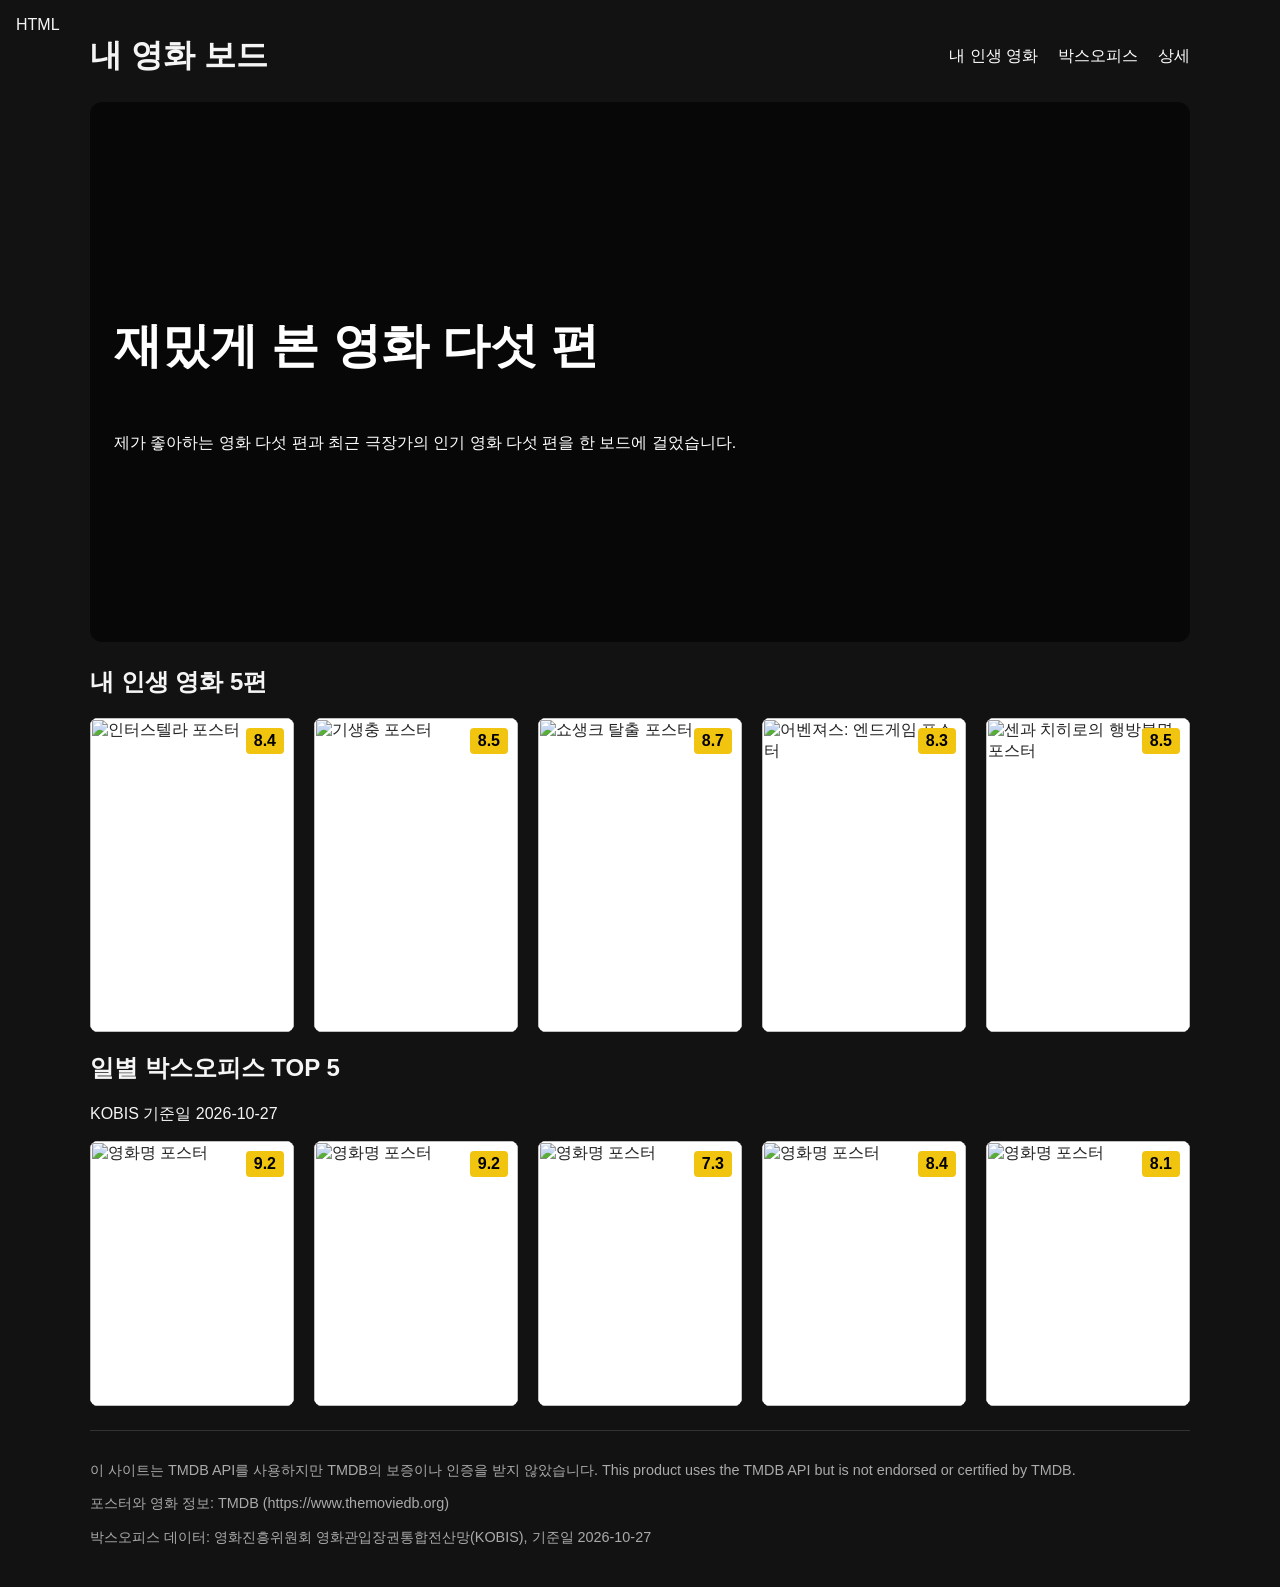
==== index.html @ 01f5e2d0 "Update index.html" ====
HTML
<!DOCTYPE html>
<html lang="ko">
<head>
    <meta charset="UTF-8">
    <meta name="viewport" content="width=device-width, initial-scale=1.0">
    <title>내 영화 보드</title>
    <link rel="stylesheet" href="style.css">
</head>
<body>

    <!-- 헤더 영역 -->
    <header class="top">
        <h1>내 영화 보드</h1>
        <nav>
            <ul>
                
                <li><a href="#mine">내 인생 영화</a></li>
                <li><a href="#boxoffice">박스오피스</a></li>
                <li><a href="detail.html">상세</a></li>
            </ul>
        </nav>
    </header>

 
    <section class="hero">
        <h2>재밌게 본 영화 다섯 편</h2>
        <p>제가 좋아하는 영화 다섯 편과 최근 극장가의 인기 영화 다섯 편을 한 보드에 걸었습니다.</p>
    </section>

    <main>
        <!-- 1. 내 인생 영화 섹션 -->
        <section id="mine">
            <h2>내 인생 영화 5편</h2>
            <div class="board">
                <!-- 카드 1 -->
                <article class="card">
                    <img class="poster" src="https://image.tmdb.org/t/p/w342/yQvGrMoipbRoddT0ZR8tPoR7NfX.jpg" alt="인터스텔라 포스터">
                    <span class="badge">8.4</span>
                    <div class="info">
                        <h3>인터스텔라</h3>
                        <p class="year">2014</p>
                        <p class="overview">지구 생태계의 파괴로 인류가 멸종 위기에 처하자, 전직 NASA 조종사 쿠퍼는 인류가 살 수 있는 새로운 행성을 찾기 위해 웜홀 너머의 우주로 탐사를 떠납니다.</p>
                    </div>
                </article>

                <!-- 카드 2 -->
                <article class="card">
                    <img class="poster" src="https://image.tmdb.org/t/p/w342/7IiTTgloJzvGI1TAYymCfbfl3vT.jpg" alt="기생충 포스터">
                    <span class="badge">8.5</span>
                    <div class="info">
                        <h3>기생충</h3>
                        <p class="year">2019</p>
                        <p class="overview">전원 백수인 기택네 가족은 장남 기우가 고액 과외 자리를 얻은 것을 시작으로 신분을 위장해 부유한 박 사장네 저택에 하나둘 취업합니다.</p>
                    </div>
                </article>

                <!-- 카드 3 -->
                <article class="card">
                    <img class="poster" src="https://image.tmdb.org/t/p/w342/9cqNxx0GxF0bflZmeSMuL5tnGzr.jpg" alt="쇼생크 탈출 포스터">
                    <span class="badge">8.7</span>
                    <div class="info">
                        <h3>쇼생크 탈출</h3>
                        <p class="year">1994</p>
                        <p class="overview">아내와 그녀의 불륜 남성을 살해했다는 누명을 쓰고 악명 높은 쇼생크 교도소에 수감된 은행가 앤디 듀프레인은 희망을 잃지 않고 동료와 우정을 쌓아갑니다.</p>
                    </div>
                </article>

                <!-- 카드 4 -->
                <article class="card">
                    <img class="poster" src="https://image.tmdb.org/t/p/w342/buxBvftqx3g57FTYtdrfGSHlWfQ.jpg" alt="어벤져스: 엔드게임 포스터">
                    <span class="badge">8.3</span>
                    <div class="info">
                        <h3>어벤져스: 엔드게임</h3>
                        <p class="year">2019</p>
                        <p class="overview">타노스의 핑거 스냅으로 전 우주 생명체의 절반이 사라진 5년 뒤, 살아남은 어벤져스 멤버들은 인피니티 스톤을 모아 되돌릴 계획을 세웁니다.</p>
                    </div>
                </article>

                <!-- 카드 5 -->
                <article class="card">
                    <img class="poster" src="https://image.tmdb.org/t/p/w342/39wmItIWsg5sZMyRUHLkWBcuVCM.jpg" alt="센과 치히로의 행방불명 포스터">
                    <span class="badge">8.5</span>
                    <div class="info">
                        <h3>센과 치히로의 행방불명</h3>
                        <p class="year">2001</p>
                        <p class="overview">이사 가던 중 우연히 신들의 세계로 들어간 10살 소녀 치히로는 부모님을 구하기 위해 마녀 유바바 밑에서 일하게 됩니다.</p>
                    </div>
                </article>
            </div>
        </section>


        <section id="boxoffice">
            <h2>일별 박스오피스 TOP 5</h2>
            <p class="basis">KOBIS 기준일 2026-10-27</p>
            <div class="board">
                <!-- 박스오피스 1위 카드 -->
                <article class="card">
                    <img class="poster" src=https://media.themoviedb.org/t/p/w300_and_h450_face/2sapvk8OG1rmaS2PquLnfyoMvOS.jpg alt="영화명 포스터">
                    <span class="rank">1</span>
                    <span class="badge">9.2</span>  
                    <div class="info">
                        <h3>치이카와 극장판: 인어섬의 비밀</h3>
                        <p class="year">개봉 2026년 7월 24일</p>
                        <p class="audience">누적 2,268,257명</p>
                        <p class="보수 100배를 준다는 초대장에 속아 특별한 섬으로 떠난 치이카와와 친구들이 그곳에서 섬 주민들을 납치하는 거대한 바다 괴수 '세이렌'과 마주하며 벌어지는 이야기입니다.">2</p>
                    </div>
                </article>

                <!-- 박스오피스 2위 카드 -->
                <article class="card">
                    <img class="poster" src=https://media.themoviedb.org/t/p/w300_and_h450_face/vxLkqJHsFmrnOg78KoTvwxXDTKo.jpg alt="영화명 포스터">
                    <span class="rank">2</span>
                    <span class="badge">9.2</span>
                    <div class="info">
                        <h3>암살자(들)</h3>
                        <p class="year">개봉 2026년 9월 23일</p>
                        <p class="audience">누적 3,382,046명</p>
                        <p class="1974년 8월 15일 광복절 기념식 중 발생한 영부인 육영수 여사 피격 사건을 모티브로, 공식 발표의 의문을 파헤치는 인물들의 이야기입니다."></p>
                    </div>
                </article>

                <!-- 박스오피스 3위 카드 -->
                <article class="card">
                    <img class="poster" src=https://media.themoviedb.org/t/p/w300_and_h450_face/6DLBaO4pKBuEXeoHZCCpEVAqyKz.jpg alt="영화명 포스터">
                    <span class="rank">3</span>
                    <span class="badge">7.3</span>
                    <div class="info">
                        <h3>실낙원</h3>
                        <p class="year">개봉 2026-10-21</p>
                        <p class="audience">누적 112,191명</p>
                        <p class=" 9년 전 아들을 잃고 가상현실(AI) 속 아들에게 의지해 살아가던 엄마 앞에, 온몸이 흉터로 가득한 '진짜 아들'이 살아 돌아오며 벌어지는 기묘하고 서늘한 동거 이야기입니다.">1</p>
                    </div>
                </article>

                <!-- 박스오피스 4위 카드 -->
                <article class="card">
                    <img class="poster" src=https://media.themoviedb.org/t/p/w300_and_h450_face/buxBvftqx3g57FTYtdrfGSHlWfQ.jpg alt="영화명 포스터">
                    <span class="rank">4</span>
                    <span class="badge">8.4</span>
                    <div class="info">
                        <h3>타짜: 벨제붑의 노래</h3>
                        <p class="year">개봉 2026-09-23</p>
                        <p class="audience">누적 2,006,480 명</p>
                        <p class="학창 시절 절친이자 이름도 같은 두 친구 장태영(변요한)과 박태영(노재원)이 온라인 카지노 사업으로 성공을 거두지만, 질투에 눈먼 박태영의 잔인한 배신으로 모든 것을 잃은 장태영이 전설의 타짜에게 포커를 사사해 글로벌 도박판에서 펼치는 피의 복수극입니다.">-</p>
                    </div>
                </article>

                <!-- 박스오피스 5위 카드 -->
                <article class="card">
                    <img class="poster" src=https://media.themoviedb.org/t/p/w300_and_h450_face/9l1NuFjel2j89hiuiJbsxfblqjy.jpg alt="영화명 포스터">
                    <span class="rank">5</span>
                    <span class="badge">8.1</span>
                    <div class="info">
                        <h3>클레이페이스</h3>
                        <p class="year">개봉 2026-10-21</p>
                        <p class="audience">누적 84,196명</p>
                        <p class="• 얼굴이 잔인하게 훼손된 할리우드 신인 스타 맷 헤이건이 불법 나노 세포 치료를 받았다가, 신체가 진흙처럼 무너져 내리는 괴물 '클레이페이스'로 변해 범죄 조직에 복수하는 비극적인 이야기입니다.
">1</p>
                    </div>
                </article>
            </div>
        </section>
    </main>

    <!-- 푸터 영역 추가 -->
    <footer>
        <p>이 사이트는 TMDB API를 사용하지만 TMDB의 보증이나 인증을 받지 않았습니다. This product uses the TMDB API but is not endorsed or certified by TMDB.</p>
        <p>포스터와 영화 정보: TMDB (https://www.themoviedb.org)</p>
        <p>박스오피스 데이터: 영화진흥위원회 영화관입장권통합전산망(KOBIS), 기준일 2026-10-27</p>
    </footer>

</body>
</html>
---- style.css ----
body {
    padding: 16px;
    color: #f5f5f5;
    background-color: #121212; 
    font-family: sans-serif;
    margin: 0;
}

h1 {
    margin: 0;
}


main, .top, .hero, footer {
    max-width: 1100px;
    margin: 0 auto 24px;
}


.top {
    display: flex;
    justify-content: space-between;
    align-items: center;
}

.top nav ul {
    display: flex;
    flex-direction: column; */
    gap: 8px;              
    list-style: none;
    margin: 0;
    padding: 0;
}

.top nav a {
    color: #fff;
    text-decoration: none;
}


.hero {
    background-image: linear-gradient(rgba(0,0,0,0.6), rgba(0,0,0,0.6)),
                      url("https://cphoto.asiae.co.kr/listimglink/1/2023061808144767051_1687043687.jpg");
    background-size: cover;
    background-position: center;
    min-height: 40vh;
    padding: 24px;
    box-sizing: border-box;
    color: #fff;
    border-radius: 12px;
    display: flex;
    flex-direction: column;
    justify-content: center;
}


.board {
    display: grid;
    grid-template-columns: repeat(auto-fit, minmax(200px, 1fr));
    gap: 20px;
}

.card {
    background: #fff;
    color: #222;
    border-radius: 8px;
    overflow: hidden;
    position: relative;
    transition: transform 0.3s ease;
}

.card:hover {
    transform: translateY(-8px);
}

.poster {
    width: 100%;
    display: block;
}

.info {
    padding: 12px;
}

.badge {
    position: absolute;
    top: 10px;
    right: 10px;
    background: #f1c40f;
    color: #000;
    padding: 4px 8px;
    font-weight: bold;
    border-radius: 4px;
}


footer {
    font-size: 0.9rem;
    color: #aaa;
    border-top: 1px solid #333;
    padding-top: 16px;
}


@media (min-width: 600px) {
    .top nav ul {
        flex-direction: row;
        gap: 20px;
    }
}


@media (min-width: 1024px) {
    .hero {
        min-height: 60vh;
    }
    .hero h2 {
        font-size: 3rem;
    }
}


@media (prefers-color-scheme: dark) {
    .card {
        background: #1f2429;
        color: #eee;
    }
}
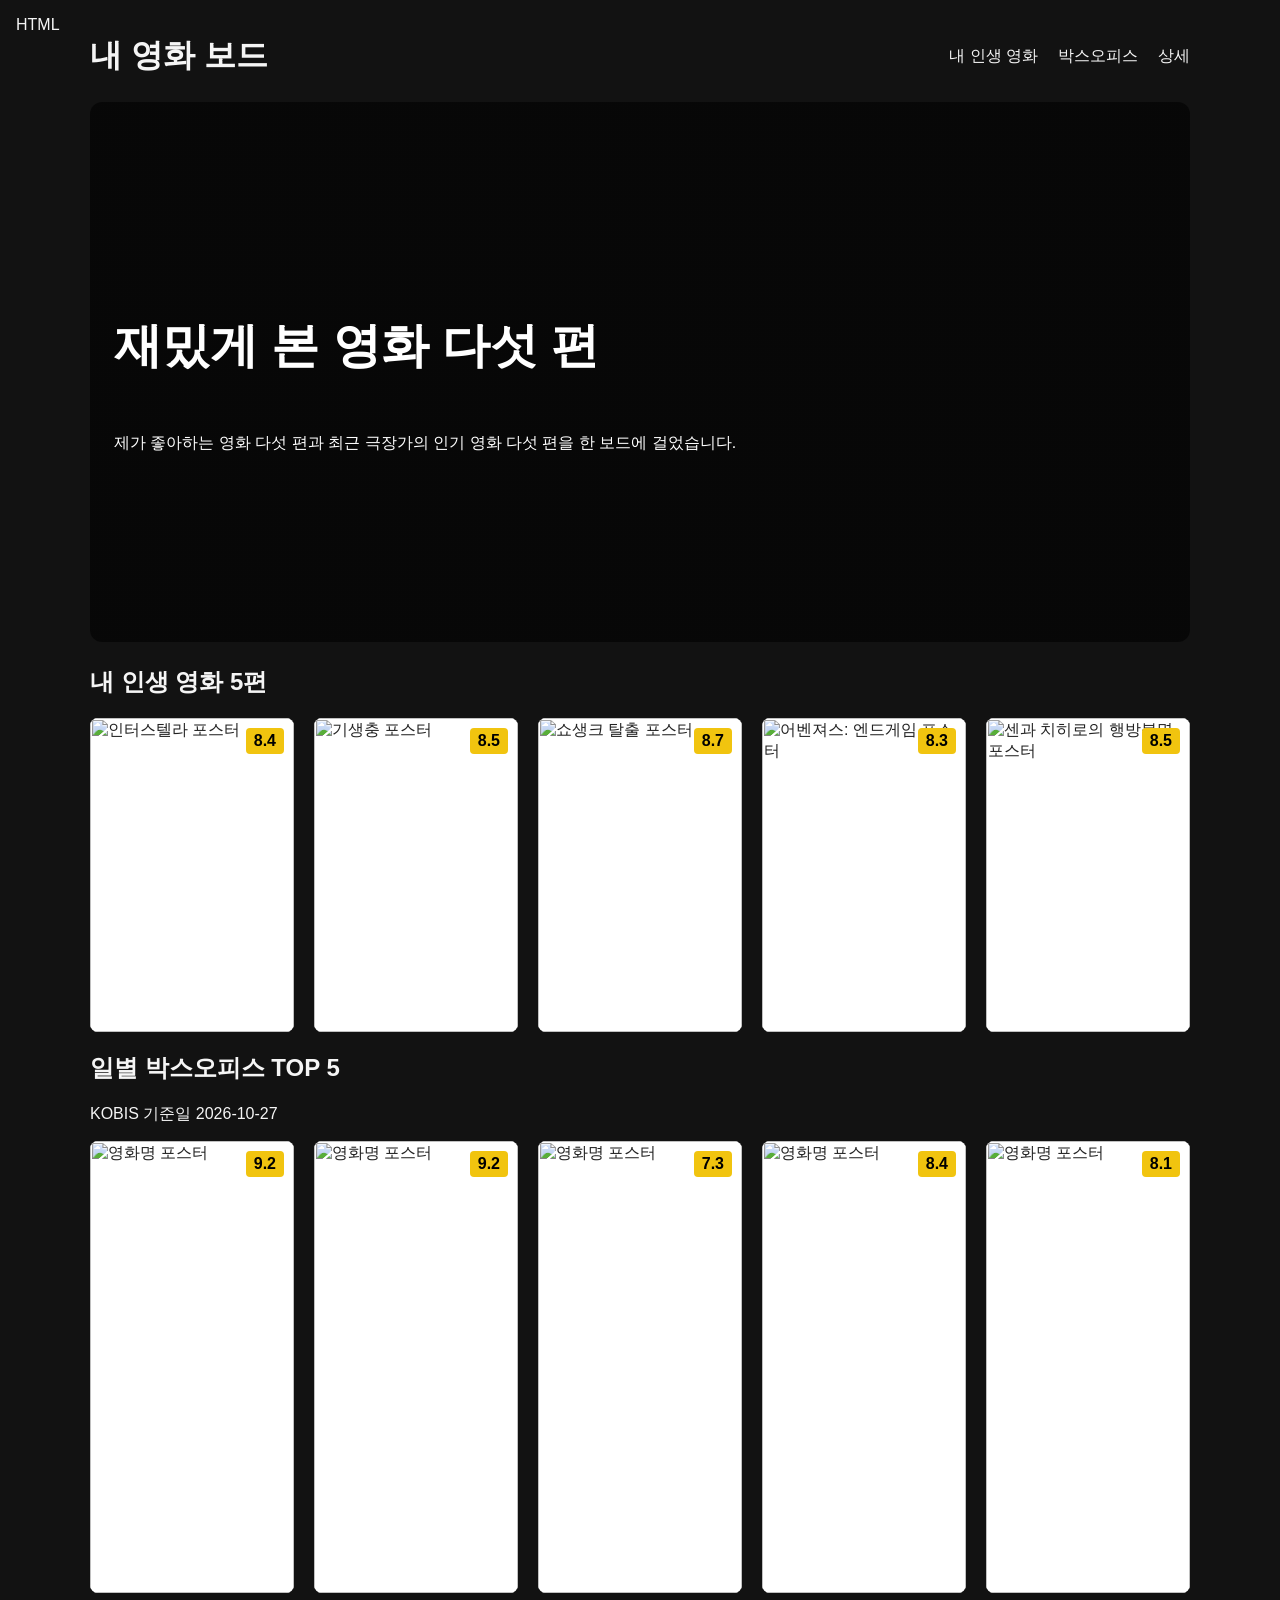
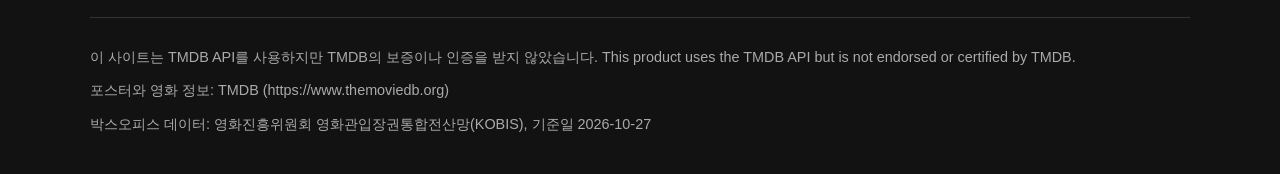
==== commit b0b0917f: "Update index.html" ====
--- a/index.html
+++ b/index.html
@@ -104,7 +104,7 @@
                         <h3>치이카와 극장판: 인어섬의 비밀</h3>
                         <p class="year">개봉 2026년 7월 24일</p>
                         <p class="audience">누적 2,268,257명</p>
-                        <p class="보수 100배를 준다는 초대장에 속아 특별한 섬으로 떠난 치이카와와 친구들이 그곳에서 섬 주민들을 납치하는 거대한 바다 괴수 '세이렌'과 마주하며 벌어지는 이야기입니다.">2</p>
+                       <p class="overview">"보수 100배를 준다는 초대장에 속아 특별한 섬으로 떠난 치이카와와 친구들이 그곳에서 섬 주민들을 납치하는 거대한 바다 괴수 '세이렌'과 마주하며 벌어지는 이야기입니다.">2</p>
                     </div>
                 </article>
 
@@ -117,7 +117,7 @@
                         <h3>암살자(들)</h3>
                         <p class="year">개봉 2026년 9월 23일</p>
                         <p class="audience">누적 3,382,046명</p>
-                        <p class="1974년 8월 15일 광복절 기념식 중 발생한 영부인 육영수 여사 피격 사건을 모티브로, 공식 발표의 의문을 파헤치는 인물들의 이야기입니다."></p>
+                        <p class="overview">"1974년 8월 15일 광복절 기념식 중 발생한 영부인 육영수 여사 피격 사건을 모티브로, 공식 발표의 의문을 파헤치는 인물들의 이야기입니다."></p>
                     </div>
                 </article>
 
@@ -130,7 +130,7 @@
                         <h3>실낙원</h3>
                         <p class="year">개봉 2026-10-21</p>
                         <p class="audience">누적 112,191명</p>
-                        <p class=" 9년 전 아들을 잃고 가상현실(AI) 속 아들에게 의지해 살아가던 엄마 앞에, 온몸이 흉터로 가득한 '진짜 아들'이 살아 돌아오며 벌어지는 기묘하고 서늘한 동거 이야기입니다.">1</p>
+                         <p class="overview">" 9년 전 아들을 잃고 가상현실(AI) 속 아들에게 의지해 살아가던 엄마 앞에, 온몸이 흉터로 가득한 '진짜 아들'이 살아 돌아오며 벌어지는 기묘하고 서늘한 동거 이야기입니다.">1</p>
                     </div>
                 </article>
 
@@ -143,7 +143,7 @@
                         <h3>타짜: 벨제붑의 노래</h3>
                         <p class="year">개봉 2026-09-23</p>
                         <p class="audience">누적 2,006,480 명</p>
-                        <p class="학창 시절 절친이자 이름도 같은 두 친구 장태영(변요한)과 박태영(노재원)이 온라인 카지노 사업으로 성공을 거두지만, 질투에 눈먼 박태영의 잔인한 배신으로 모든 것을 잃은 장태영이 전설의 타짜에게 포커를 사사해 글로벌 도박판에서 펼치는 피의 복수극입니다.">-</p>
+                         <p class="overview">"학창 시절 절친이자 이름도 같은 두 친구 장태영(변요한)과 박태영(노재원)이 온라인 카지노 사업으로 성공을 거두지만, 질투에 눈먼 박태영의 잔인한 배신으로 모든 것을 잃은 장태영이 전설의 타짜에게 포커를 사사해 글로벌 도박판에서 펼치는 피의 복수극입니다.">-</p>
                     </div>
                 </article>
 
@@ -156,7 +156,7 @@
                         <h3>클레이페이스</h3>
                         <p class="year">개봉 2026-10-21</p>
                         <p class="audience">누적 84,196명</p>
-                        <p class="• 얼굴이 잔인하게 훼손된 할리우드 신인 스타 맷 헤이건이 불법 나노 세포 치료를 받았다가, 신체가 진흙처럼 무너져 내리는 괴물 '클레이페이스'로 변해 범죄 조직에 복수하는 비극적인 이야기입니다.
+                        <p class="overview">"• 얼굴이 잔인하게 훼손된 할리우드 신인 스타 맷 헤이건이 불법 나노 세포 치료를 받았다가, 신체가 진흙처럼 무너져 내리는 괴물 '클레이페이스'로 변해 범죄 조직에 복수하는 비극적인 이야기입니다.
 ">1</p>
                     </div>
                 </article>
--- a/style.css
+++ b/style.css
@@ -1,9 +1,19 @@
+
+:root {
+    --bg: #121212;
+    --surface: #1f2429;
+    --text: #f5f5f5;
+    --text-muted: #aaa;
+    --accent: #f1c40f;
+    --font-body: sans-serif;
+    --gap: 20px;
+}
 
 body {
     padding: 16px;
-    color: #f5f5f5;
-    background-color: #121212; 
-    font-family: sans-serif;
+    color: var(--text);
+    background-color: var(--bg); 
+    font-family: var(--font-body);
     margin: 0;
 }
 
@@ -11,12 +21,10 @@
     margin: 0;
 }
 
-
 main, .top, .hero, footer {
     max-width: 1100px;
     margin: 0 auto 24px;
 }
-
 
 .top {
     display: flex;
@@ -26,16 +34,21 @@
 
 .top nav ul {
     display: flex;
-    flex-direction: column; */
-    gap: 8px;              
+   
+    flex-direction: column; 
+    gap: 8px;                         
     list-style: none;
     margin: 0;
     padding: 0;
 }
 
 .top nav a {
-    color: #fff;
+    color: var(--text);
     text-decoration: none;
+}
+
+.top nav a:hover {
+    color: var(--accent);
 }
 
 
@@ -58,7 +71,7 @@
 .board {
     display: grid;
     grid-template-columns: repeat(auto-fit, minmax(200px, 1fr));
-    gap: 20px;
+    gap: var(--gap);
 }
 
 .card {
@@ -87,7 +100,7 @@
     position: absolute;
     top: 10px;
     right: 10px;
-    background: #f1c40f;
+    background: var(--accent);
     color: #000;
     padding: 4px 8px;
     font-weight: bold;
@@ -97,10 +110,11 @@
 
 footer {
     font-size: 0.9rem;
-    color: #aaa;
+    color: var(--text-muted);
     border-top: 1px solid #333;
     padding-top: 16px;
 }
+
 
 
 @media (min-width: 600px) {
@@ -123,7 +137,7 @@
 
 @media (prefers-color-scheme: dark) {
     .card {
-        background: #1f2429;
-        color: #eee;
+        background: var(--surface);
+        color: var(--text);
     }
 }
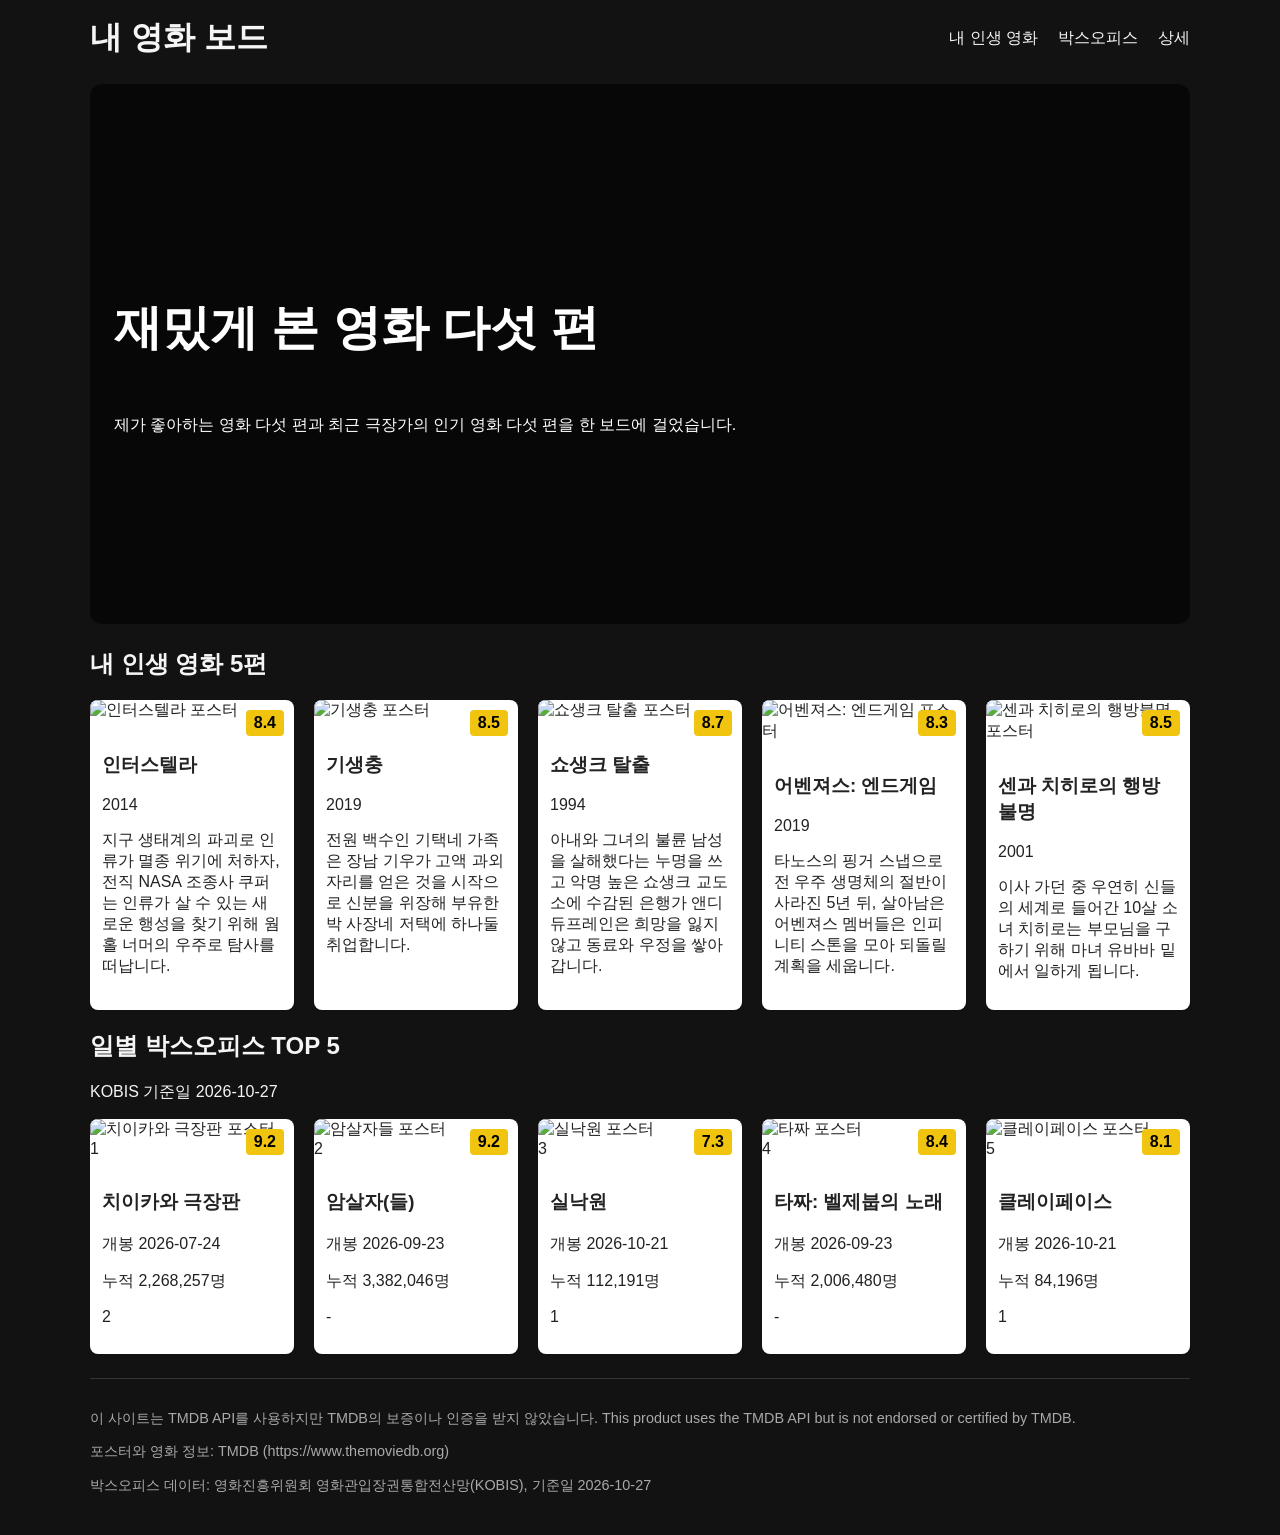
==== commit a1ed8bc4: "Update index.html" ====
--- a/index.html
+++ b/index.html
@@ -1,4 +1,3 @@
-HTML
 <!DOCTYPE html>
 <html lang="ko">
 <head>
@@ -14,7 +13,6 @@
         <h1>내 영화 보드</h1>
         <nav>
             <ul>
-                
                 <li><a href="#mine">내 인생 영화</a></li>
                 <li><a href="#boxoffice">박스오피스</a></li>
                 <li><a href="detail.html">상세</a></li>
@@ -22,7 +20,7 @@
         </nav>
     </header>
 
- 
+    <!-- 히어로 섹션 -->
     <section class="hero">
         <h2>재밌게 본 영화 다섯 편</h2>
         <p>제가 좋아하는 영화 다섯 편과 최근 극장가의 인기 영화 다섯 편을 한 보드에 걸었습니다.</p>
@@ -90,81 +88,80 @@
             </div>
         </section>
 
-
+        <!-- 2. 박스오피스 섹션 -->
         <section id="boxoffice">
             <h2>일별 박스오피스 TOP 5</h2>
             <p class="basis">KOBIS 기준일 2026-10-27</p>
             <div class="board">
                 <!-- 박스오피스 1위 카드 -->
                 <article class="card">
-                    <img class="poster" src=https://media.themoviedb.org/t/p/w300_and_h450_face/2sapvk8OG1rmaS2PquLnfyoMvOS.jpg alt="영화명 포스터">
+                    <img class="poster" src="https://image.tmdb.org/t/p/w342/2sapvk8OG1rmaS2PquLnfyoMvOS.jpg" alt="치이카와 극장판 포스터">
                     <span class="rank">1</span>
                     <span class="badge">9.2</span>  
                     <div class="info">
-                        <h3>치이카와 극장판: 인어섬의 비밀</h3>
-                        <p class="year">개봉 2026년 7월 24일</p>
+                        <h3>치이카와 극장판</h3>
+                        <p class="year">개봉 2026-07-24</p>
                         <p class="audience">누적 2,268,257명</p>
-                       <p class="overview">"보수 100배를 준다는 초대장에 속아 특별한 섬으로 떠난 치이카와와 친구들이 그곳에서 섬 주민들을 납치하는 거대한 바다 괴수 '세이렌'과 마주하며 벌어지는 이야기입니다.">2</p>
+                        <p class="change up">2</p>
                     </div>
                 </article>
 
                 <!-- 박스오피스 2위 카드 -->
                 <article class="card">
-                    <img class="poster" src=https://media.themoviedb.org/t/p/w300_and_h450_face/vxLkqJHsFmrnOg78KoTvwxXDTKo.jpg alt="영화명 포스터">
+                    <img class="poster" src="https://image.tmdb.org/t/p/w342/vxLkqJHsFmrnOg78KoTvwxXDTKo.jpg" alt="암살자들 포스터">
                     <span class="rank">2</span>
                     <span class="badge">9.2</span>
                     <div class="info">
                         <h3>암살자(들)</h3>
-                        <p class="year">개봉 2026년 9월 23일</p>
+                        <p class="year">개봉 2026-09-23</p>
                         <p class="audience">누적 3,382,046명</p>
-                        <p class="overview">"1974년 8월 15일 광복절 기념식 중 발생한 영부인 육영수 여사 피격 사건을 모티브로, 공식 발표의 의문을 파헤치는 인물들의 이야기입니다."></p>
+                        <p class="change">-</p>
                     </div>
                 </article>
 
                 <!-- 박스오피스 3위 카드 -->
                 <article class="card">
-                    <img class="poster" src=https://media.themoviedb.org/t/p/w300_and_h450_face/6DLBaO4pKBuEXeoHZCCpEVAqyKz.jpg alt="영화명 포스터">
+                    <img class="poster" src="https://image.tmdb.org/t/p/w342/6DLBaO4pKBuEXeoHZCCpEVAqyKz.jpg" alt="실낙원 포스터">
                     <span class="rank">3</span>
                     <span class="badge">7.3</span>
                     <div class="info">
                         <h3>실낙원</h3>
                         <p class="year">개봉 2026-10-21</p>
                         <p class="audience">누적 112,191명</p>
-                         <p class="overview">" 9년 전 아들을 잃고 가상현실(AI) 속 아들에게 의지해 살아가던 엄마 앞에, 온몸이 흉터로 가득한 '진짜 아들'이 살아 돌아오며 벌어지는 기묘하고 서늘한 동거 이야기입니다.">1</p>
+                        <p class="change up">1</p>
                     </div>
                 </article>
 
                 <!-- 박스오피스 4위 카드 -->
                 <article class="card">
-                    <img class="poster" src=https://media.themoviedb.org/t/p/w300_and_h450_face/buxBvftqx3g57FTYtdrfGSHlWfQ.jpg alt="영화명 포스터">
+                    <img class="poster" src="https://image.tmdb.org/t/p/w342/buxBvftqx3g57FTYtdrfGSHlWfQ.jpg" alt="타짜 포스터">
                     <span class="rank">4</span>
                     <span class="badge">8.4</span>
                     <div class="info">
                         <h3>타짜: 벨제붑의 노래</h3>
                         <p class="year">개봉 2026-09-23</p>
-                        <p class="audience">누적 2,006,480 명</p>
-                         <p class="overview">"학창 시절 절친이자 이름도 같은 두 친구 장태영(변요한)과 박태영(노재원)이 온라인 카지노 사업으로 성공을 거두지만, 질투에 눈먼 박태영의 잔인한 배신으로 모든 것을 잃은 장태영이 전설의 타짜에게 포커를 사사해 글로벌 도박판에서 펼치는 피의 복수극입니다.">-</p>
+                        <p class="audience">누적 2,006,480명</p>
+                        <p class="change">-</p>
                     </div>
                 </article>
 
                 <!-- 박스오피스 5위 카드 -->
                 <article class="card">
-                    <img class="poster" src=https://media.themoviedb.org/t/p/w300_and_h450_face/9l1NuFjel2j89hiuiJbsxfblqjy.jpg alt="영화명 포스터">
+                    <img class="poster" src="https://image.tmdb.org/t/p/w342/9l1NuFjel2j89hiuiJbsxfblqjy.jpg" alt="클레이페이스 포스터">
                     <span class="rank">5</span>
                     <span class="badge">8.1</span>
                     <div class="info">
                         <h3>클레이페이스</h3>
                         <p class="year">개봉 2026-10-21</p>
                         <p class="audience">누적 84,196명</p>
-                        <p class="overview">"• 얼굴이 잔인하게 훼손된 할리우드 신인 스타 맷 헤이건이 불법 나노 세포 치료를 받았다가, 신체가 진흙처럼 무너져 내리는 괴물 '클레이페이스'로 변해 범죄 조직에 복수하는 비극적인 이야기입니다.
-">1</p>
+                        <p class="change up">1</p>
                     </div>
                 </article>
             </div>
         </section>
     </main>
 
-    <!-- 푸터 영역 추가 -->
+    <!-- 푸터 영역 -->
     <footer>
         <p>이 사이트는 TMDB API를 사용하지만 TMDB의 보증이나 인증을 받지 않았습니다. This product uses the TMDB API but is not endorsed or certified by TMDB.</p>
         <p>포스터와 영화 정보: TMDB (https://www.themoviedb.org)</p>
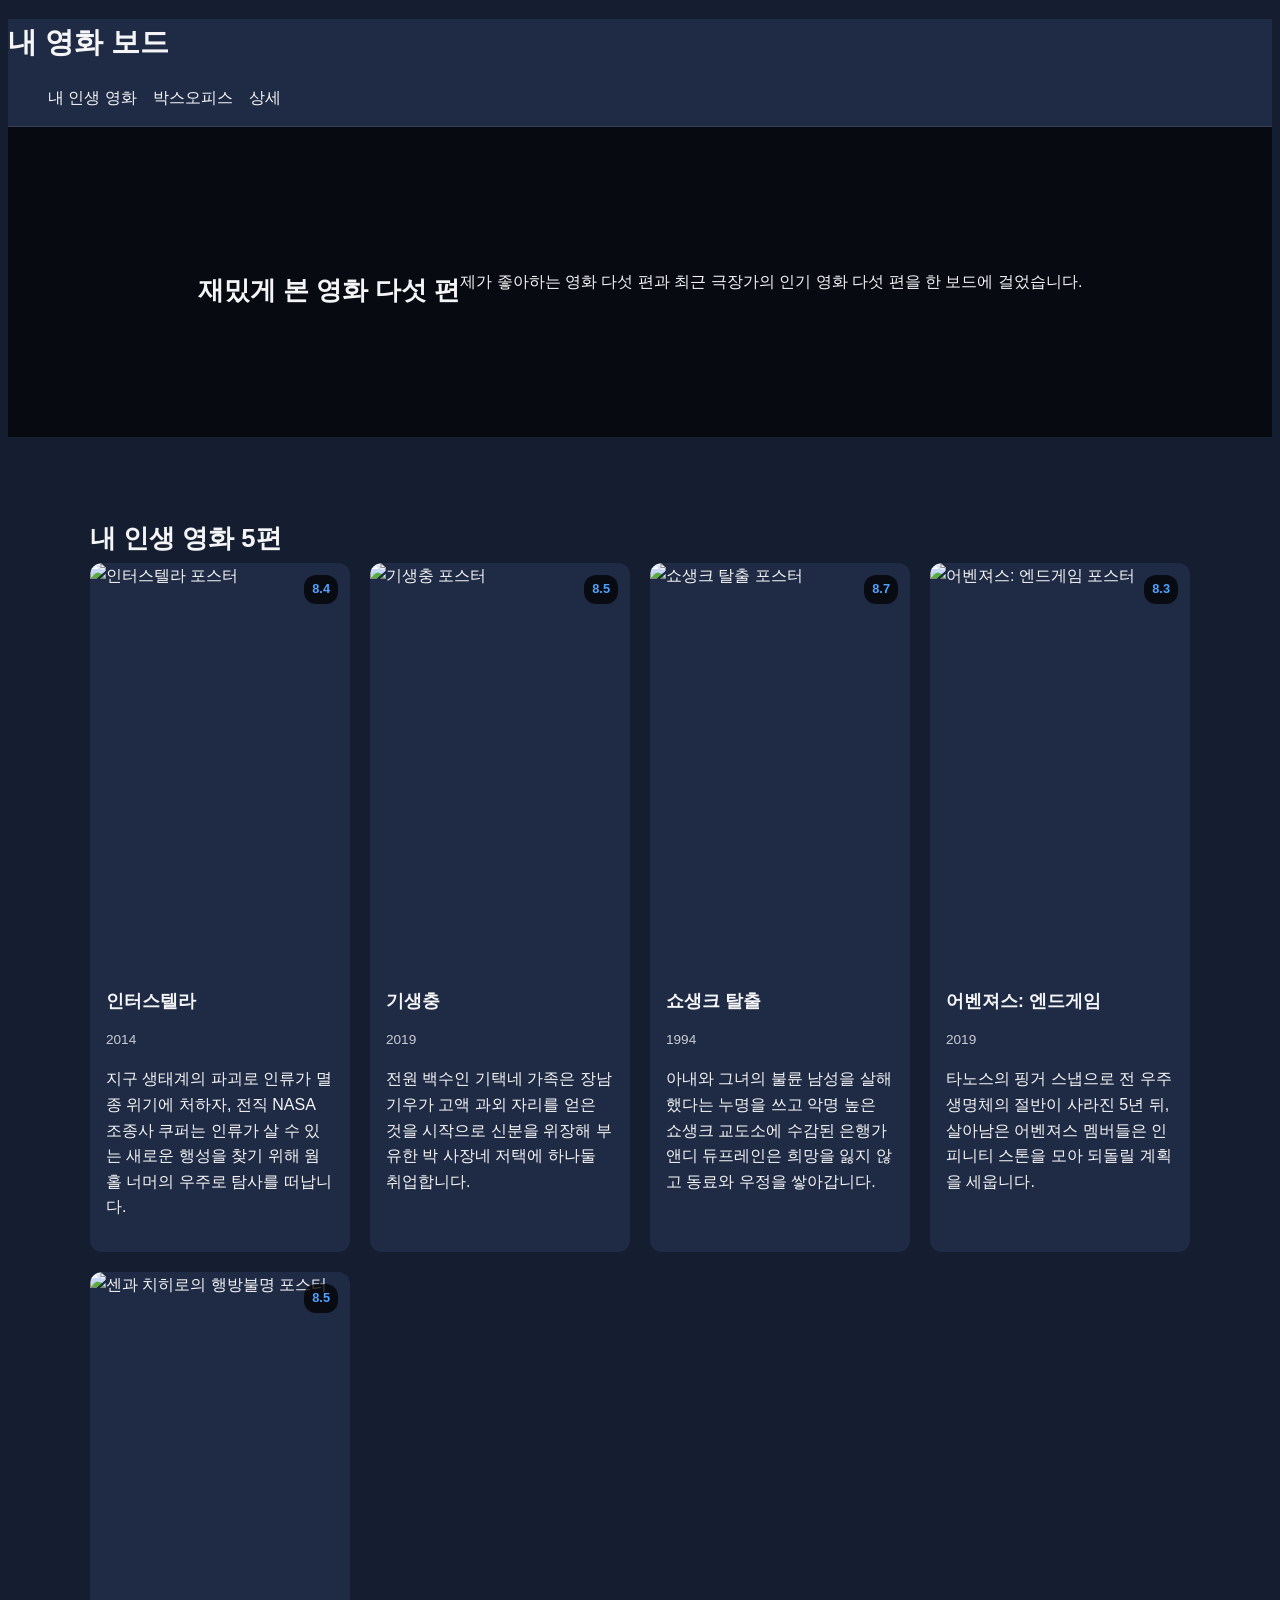
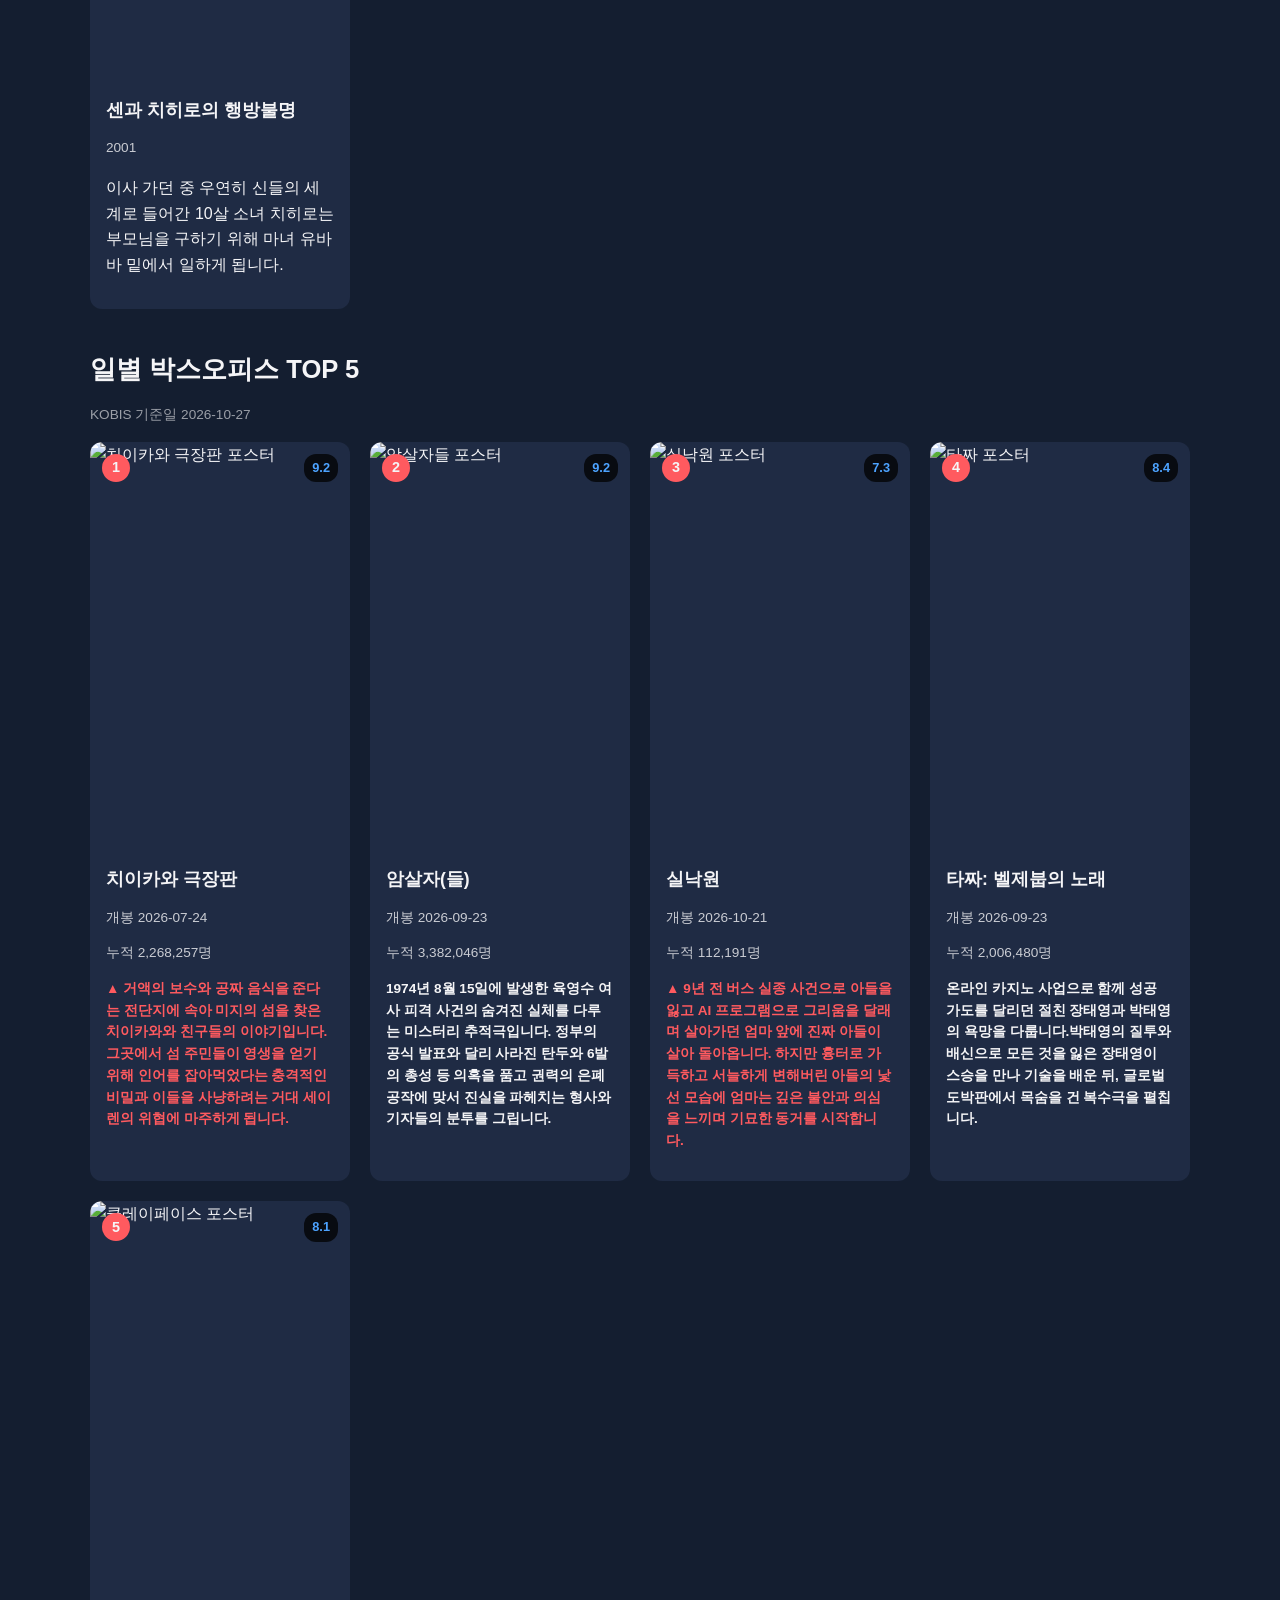
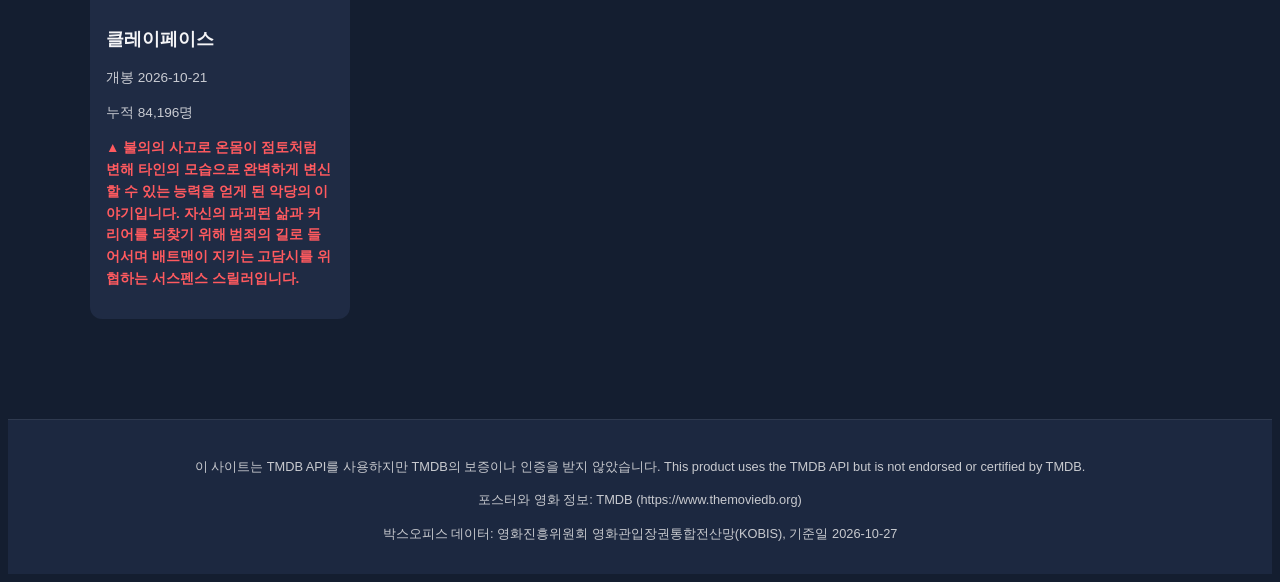
==== commit 1a661dd9: "Update index.html" ====
--- a/index.html
+++ b/index.html
@@ -102,7 +102,7 @@
                         <h3>치이카와 극장판</h3>
                         <p class="year">개봉 2026-07-24</p>
                         <p class="audience">누적 2,268,257명</p>
-                        <p class="change up">2</p>
+                        <p class="change up">거액의 보수와 공짜 음식을 준다는 전단지에 속아 미지의 섬을 찾은 치이카와와 친구들의 이야기입니다. 그곳에서 섬 주민들이 영생을 얻기 위해 인어를 잡아먹었다는 충격적인 비밀과 이들을 사냥하려는 거대 세이렌의 위협에 마주하게 됩니다.</p>
                     </div>
                 </article>
 
@@ -115,7 +115,7 @@
                         <h3>암살자(들)</h3>
                         <p class="year">개봉 2026-09-23</p>
                         <p class="audience">누적 3,382,046명</p>
-                        <p class="change">-</p>
+                        <p class="change">1974년 8월 15일에 발생한 육영수 여사 피격 사건의 숨겨진 실체를 다루는 미스터리 추적극입니다. 정부의 공식 발표와 달리 사라진 탄두와 6발의 총성 등 의혹을 품고 권력의 은폐 공작에 맞서 진실을 파헤치는 형사와 기자들의 분투를 그립니다.</p>
                     </div>
                 </article>
 
@@ -128,7 +128,7 @@
                         <h3>실낙원</h3>
                         <p class="year">개봉 2026-10-21</p>
                         <p class="audience">누적 112,191명</p>
-                        <p class="change up">1</p>
+                        <p class="change up">9년 전 버스 실종 사건으로 아들을 잃고 AI 프로그램으로 그리움을 달래며 살아가던 엄마 앞에 진짜 아들이 살아 돌아옵니다. 하지만 흉터로 가득하고 서늘하게 변해버린 아들의 낯선 모습에 엄마는 깊은 불안과 의심을 느끼며 기묘한 동거를 시작합니다.</p>
                     </div>
                 </article>
 
@@ -141,7 +141,7 @@
                         <h3>타짜: 벨제붑의 노래</h3>
                         <p class="year">개봉 2026-09-23</p>
                         <p class="audience">누적 2,006,480명</p>
-                        <p class="change">-</p>
+                        <p class="change">온라인 카지노 사업으로 함께 성공 가도를 달리던 절친 장태영과 박태영의 욕망을 다룹니다.박태영의 질투와 배신으로 모든 것을 잃은 장태영이 스승을 만나 기술을 배운 뒤, 글로벌 도박판에서 목숨을 건 복수극을 펼칩니다.</p>
                     </div>
                 </article>
 
@@ -154,7 +154,7 @@
                         <h3>클레이페이스</h3>
                         <p class="year">개봉 2026-10-21</p>
                         <p class="audience">누적 84,196명</p>
-                        <p class="change up">1</p>
+                        <p class="change up">불의의 사고로 온몸이 점토처럼 변해 타인의 모습으로 완벽하게 변신할 수 있는 능력을 얻게 된 악당의 이야기입니다. 자신의 파괴된 삶과 커리어를 되찾기 위해 범죄의 길로 들어서며 배트맨이 지키는 고담시를 위협하는 서스펜스 스릴러입니다.</p>
                     </div>
                 </article>
             </div>
--- a/style.css
+++ b/style.css
@@ -1,143 +1,358 @@
-
 :root {
-    --bg: #121212;
-    --surface: #1f2429;
-    --text: #f5f5f5;
-    --text-muted: #aaa;
-    --accent: #f1c40f;
-    --font-body: sans-serif;
-    --gap: 20px;
+  --bg: #141e30;
+  --surface: #1f2b44;
+  --text: #f5f5f7;
+  --accent: #4da3ff;
+  --warn: #ff5a5f;
+  --font-title: "Black Han Sans", sans-serif;
+  --font-body: "Noto Sans KR", sans-serif;
+  --gap: 20px;
+}
+
+
+{
+  box-sizing: border-box;
+  margin: 0;
+  padding: 0;
 }
 
 body {
-    padding: 16px;
-    color: var(--text);
-    background-color: var(--bg); 
-    font-family: var(--font-body);
-    margin: 0;
-}
-
-h1 {
-    margin: 0;
-}
-
-main, .top, .hero, footer {
-    max-width: 1100px;
-    margin: 0 auto 24px;
-}
-
-.top {
-    display: flex;
+  background-color: var(--bg);
+  color: var(--text);
+  font-family: var(--font-body);
+  line-height: 1.6;
+}
+
+a {
+  color: inherit;
+  text-decoration: none;
+}
+
+main {
+  max-width: 1100px;
+  margin: 0 auto;
+  padding: 20px 16px;
+}
+
+
+header {
+  background-color: var(--surface);
+  border-bottom: 1px solid rgba(255, 255, 255, 0.1);
+  position: sticky;
+  top: 0;
+  z-index: 100;
+}
+
+.header-container {
+  max-width: 1100px;
+  margin: 0 auto;
+  padding: 16px;
+  display: flex;
+  flex-direction: column;
+  align-items: center;
+  gap: 12px;
+}
+
+header h1 {
+  font-family: var(--font-title);
+  font-size: 1.8rem;
+  color: var(--text);
+}
+
+header nav ul {
+  display: flex;
+  list-style: none;
+  gap: 16px;
+}
+
+header nav a:hover {
+  color: var(--accent);
+}
+
+
+.hero {
+  background: linear-gradient(rgba(0, 0, 0, 0.65), rgba(0, 0, 0, 0.65)),
+              url("https://image.tmdb.org/t/p/w1280/xJHokMbljv3P1R8C4y3R82.jpg") center/cover no-repeat;
+  height: 30vh;
+  min-height: 200px;
+  display: flex;
+  align-items: center;
+  justify-content: center;
+  text-align: center;
+  padding: 20px;
+}
+
+.hero-content h2 {
+  font-family: var(--font-title);
+  font-size: 2.2rem;
+  margin-bottom: 8px;
+  color: var(--text);
+}
+
+.hero-content p {
+  font-size: 1rem;
+  opacity: 0.9;
+}
+
+
+section {
+  margin-bottom: 40px;
+}
+
+section h2 {
+  font-family: var(--font-title);
+  font-size: 1.6rem;
+  margin-bottom: 4px;
+  color: var(--text);
+}
+
+.basis {
+  font-size: 0.85rem;
+  color: rgba(245, 245, 247, 0.6);
+  margin-bottom: 16px;
+}
+
+
+.board {
+  display: grid;
+  grid-template-columns: 1fr;
+  gap: var(--gap);
+}
+
+
+.card {
+  background-color: var(--surface);
+  border-radius: 12px;
+  overflow: hidden;
+  position: relative;
+  transition: transform 0.3s ease, box-shadow 0.3s ease;
+}
+
+.card:hover {
+  transform: translateY(-8px);
+  box-shadow: 0 10px 20px rgba(255, 215, 0, 0.3);
+}
+
+.card .poster {
+  width: 100%;
+  aspect-ratio: 2/3;
+  object-fit: cover;
+  display: block;
+}
+
+
+.card .info {
+  padding: 16px;
+}
+
+.card .info h3 {
+  font-size: 1.1rem;
+  font-family: var(--font-body);
+  font-weight: 700;
+  margin-bottom: 6px;
+  white-space: nowrap;
+  overflow: hidden;
+  text-overflow: ellipsis;
+}
+
+.card .info .year,
+.card .info .audience {
+  font-size: 0.85rem;
+  opacity: 0.8;
+}
+
+
+.card .rank {
+  position: absolute;
+  top: 12px;
+  left: 12px;
+  background-color: var(--warn);
+  color: var(--text);
+  font-weight: bold;
+  width: 28px;
+  height: 28px;
+  border-radius: 50%;
+  display: flex;
+  align-items: center;
+  justify-content: center;
+  font-size: 0.9rem;
+}
+
+
+.card .badge {
+  position: absolute;
+  top: 12px;
+  right: 12px;
+  background-color: rgba(0, 0, 0, 0.75);
+  color: var(--accent);
+  padding: 4px 8px;
+  border-radius: 12px;
+  font-size: 0.8rem;
+  font-weight: bold;
+}
+
+
+.card .change {
+  margin-top: 8px;
+  font-size: 0.85rem;
+  font-weight: bold;
+}
+
+.change.up {
+  color: var(--warn);
+}
+.change.up::before {
+  content: "▲ ";
+}
+
+.change.down {
+  color: var(--accent);
+}
+.change.down::before {
+  content: "▼ ";
+}
+
+.change.new {
+  color: var(--warn);
+}
+.change.new::before {
+  content: "NEW";
+}
+
+
+.card.no-poster .poster-fallback {
+  aspect-ratio: 2/3;
+  display: flex;
+  align-items: center;
+  justify-content: center;
+  font-size: 5rem;
+  font-family: var(--font-title);
+  background: linear-gradient(135deg, var(--accent), var(--surface));
+  color: var(--text);
+}
+
+
+.skeleton {
+  display: none;
+  min-height: 360px;
+  border-radius: 12px;
+  background: linear-gradient(90deg, var(--surface) 25%, var(--bg) 37%, var(--surface) 63%);
+  background-size: 400% 100%;
+  animation: shimmer 1.4s ease-in-out infinite;
+}
+
+body.is-loading .skeleton {
+  display: block;
+}
+
+body.is-loading .card {
+  display: none;
+}
+
+@keyframes shimmer {
+  from {
+    background-position: 100% 50%;
+  }
+  to {
+    background-position: 0 50%;
+  }
+}
+
+
+body.detail-page {
+  background-image: linear-gradient(rgba(0, 0, 0, 0.75), rgba(0, 0, 0, 0.75)),
+                    url("https://image.tmdb.org/t/p/w1280/xJHokMbljv3P1R8C4y3R82.jpg");
+  background-size: cover;
+  background-position: center;
+  background-attachment: fixed;
+  min-height: 100vh;
+}
+
+.back-link {
+  margin-bottom: 20px;
+  font-size: 0.95rem;
+}
+
+.back-link a {
+  color: var(--accent);
+}
+
+.detail {
+  display: grid;
+  grid-template-columns: 1fr;
+  gap: var(--gap);
+  background-color: rgba(31, 43, 68, 0.85);
+  padding: 24px;
+  border-radius: 16px;
+  backdrop-filter: blur(8px);
+}
+
+.detail-poster img {
+  width: 100%;
+  border-radius: 12px;
+  display: block;
+}
+
+.detail-info dl {
+  display: grid;
+  grid-template-columns: 80px 1fr;
+  gap: 12px 16px;
+}
+
+.detail-info dt {
+  font-weight: bold;
+  color: var(--accent);
+}
+
+.detail-info dd {
+  margin-left: 0;
+}
+
+
+footer {
+  background-color: var(--surface);
+  padding: 24px 16px;
+  text-align: center;
+  font-size: 0.8rem;
+  opacity: 0.8;
+  margin-top: 40px;
+  border-top: 1px solid rgba(255, 255, 255, 0.1);
+}
+
+footer p {
+  margin-bottom: 6px;
+}
+
+
+@media (min-width: 600px) {
+  .header-container {
+    flex-direction: row;
     justify-content: space-between;
-    align-items: center;
-}
-
-.top nav ul {
-    display: flex;
-   
-    flex-direction: column; 
-    gap: 8px;                         
-    list-style: none;
-    margin: 0;
-    padding: 0;
-}
-
-.top nav a {
-    color: var(--text);
-    text-decoration: none;
-}
-
-.top nav a:hover {
-    color: var(--accent);
-}
-
-
-.hero {
-    background-image: linear-gradient(rgba(0,0,0,0.6), rgba(0,0,0,0.6)),
-                      url("https://cphoto.asiae.co.kr/listimglink/1/2023061808144767051_1687043687.jpg");
-    background-size: cover;
-    background-position: center;
-    min-height: 40vh;
-    padding: 24px;
-    box-sizing: border-box;
-    color: #fff;
-    border-radius: 12px;
-    display: flex;
-    flex-direction: column;
-    justify-content: center;
-}
-
-
-.board {
-    display: grid;
-    grid-template-columns: repeat(auto-fit, minmax(200px, 1fr));
-    gap: var(--gap);
-}
-
-.card {
-    background: #fff;
-    color: #222;
-    border-radius: 8px;
-    overflow: hidden;
-    position: relative;
-    transition: transform 0.3s ease;
-}
-
-.card:hover {
-    transform: translateY(-8px);
-}
-
-.poster {
-    width: 100%;
-    display: block;
-}
-
-.info {
-    padding: 12px;
-}
-
-.badge {
-    position: absolute;
-    top: 10px;
-    right: 10px;
-    background: var(--accent);
-    color: #000;
-    padding: 4px 8px;
-    font-weight: bold;
-    border-radius: 4px;
-}
-
-
-footer {
-    font-size: 0.9rem;
-    color: var(--text-muted);
-    border-top: 1px solid #333;
-    padding-top: 16px;
-}
-
-
-
-@media (min-width: 600px) {
-    .top nav ul {
-        flex-direction: row;
-        gap: 20px;
-    }
-}
-
+  }
+
+  .board {
+    grid-template-columns: repeat(2, 1fr);
+  }
+
+  .detail {
+    grid-template-columns: 1fr 2fr;
+  }
+}
 
 @media (min-width: 1024px) {
-    .hero {
-        min-height: 60vh;
-    }
-    .hero h2 {
-        font-size: 3rem;
-    }
-}
-
-
-@media (prefers-color-scheme: dark) {
-    .card {
-        background: var(--surface);
-        color: var(--text);
-    }
-}
+  .hero {
+    height: 60vh;
+  }
+.hero {"https://www.junggu.seoul.kr/tour/content.do?cmsid=14980=") center/cover no-repeat;
+  height: 30vh;
+  min-height: 200px;
+  display: flex;
+  align-items: center;
+  justify-content: center;
+  text-align: center;
+  padding: 20px;
+}
+  .board {
+    grid-template-columns: repeat(4, 1fr);
+  }
+}
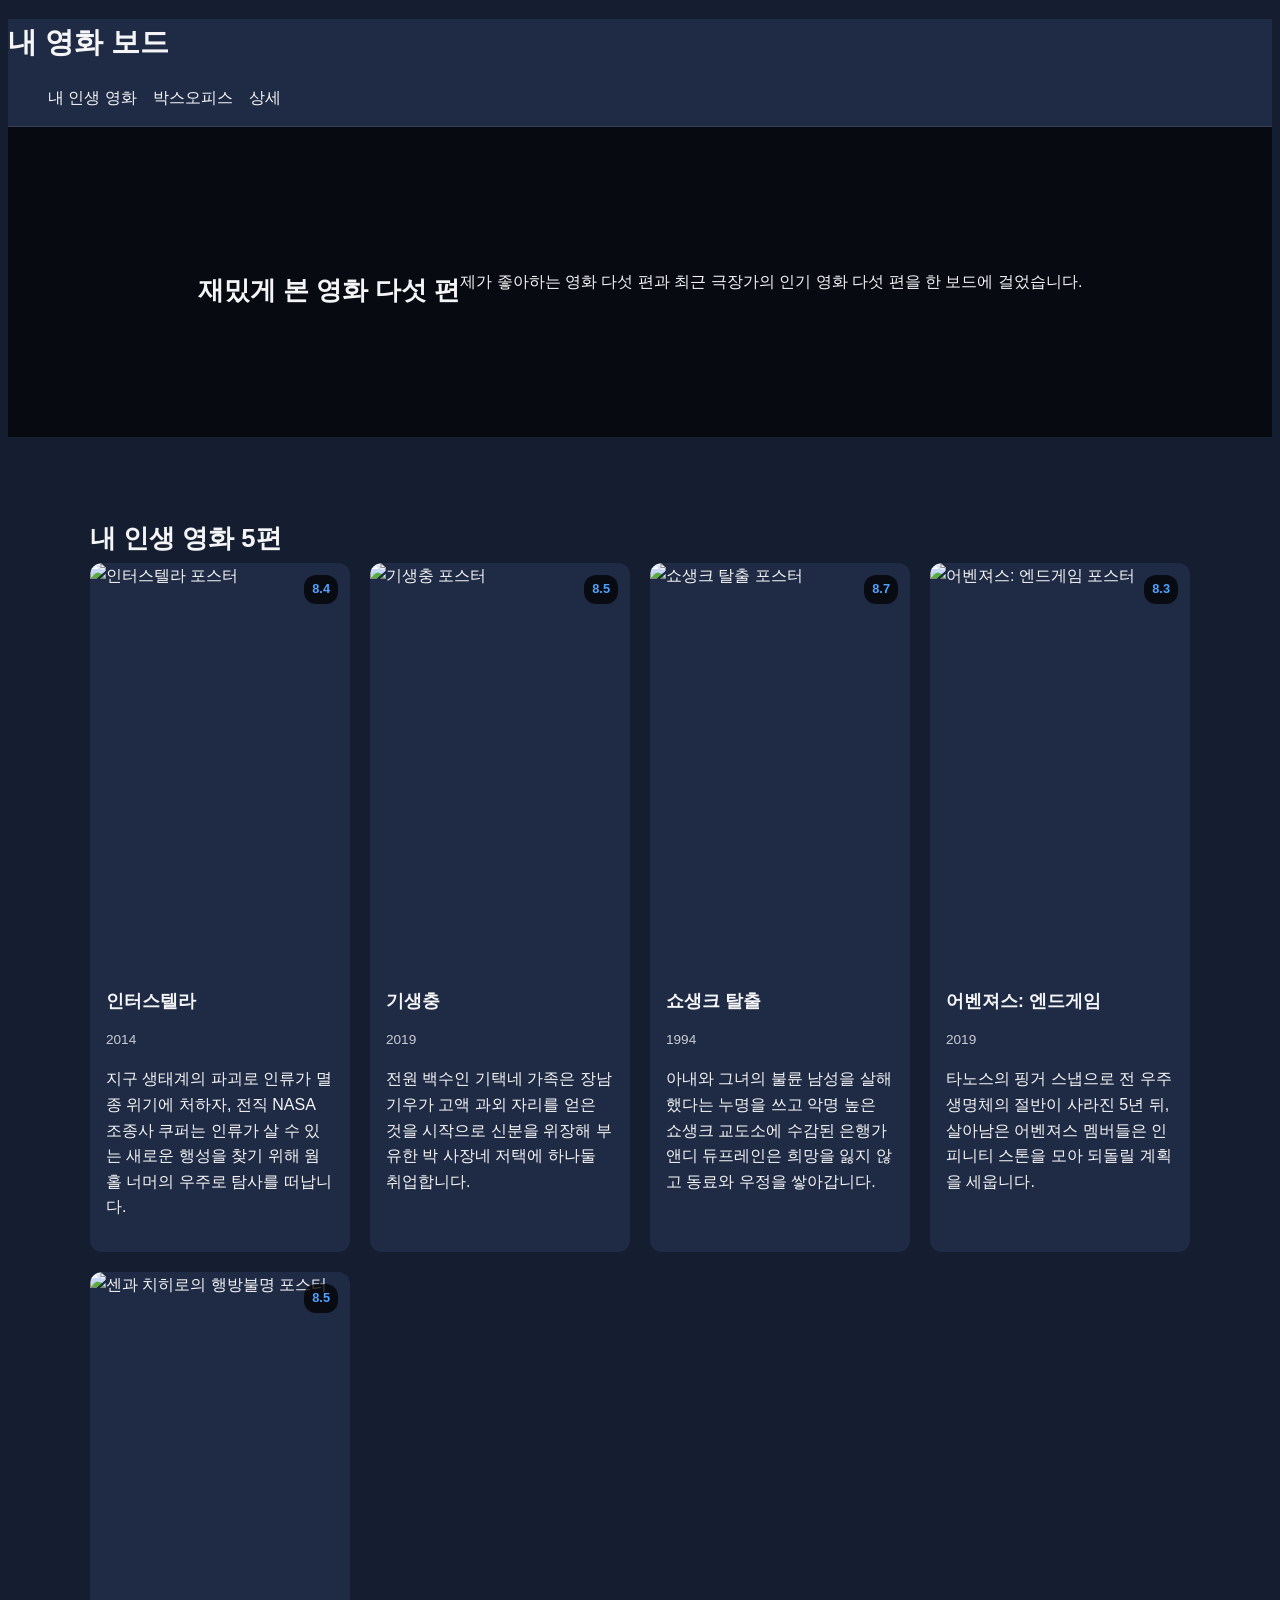
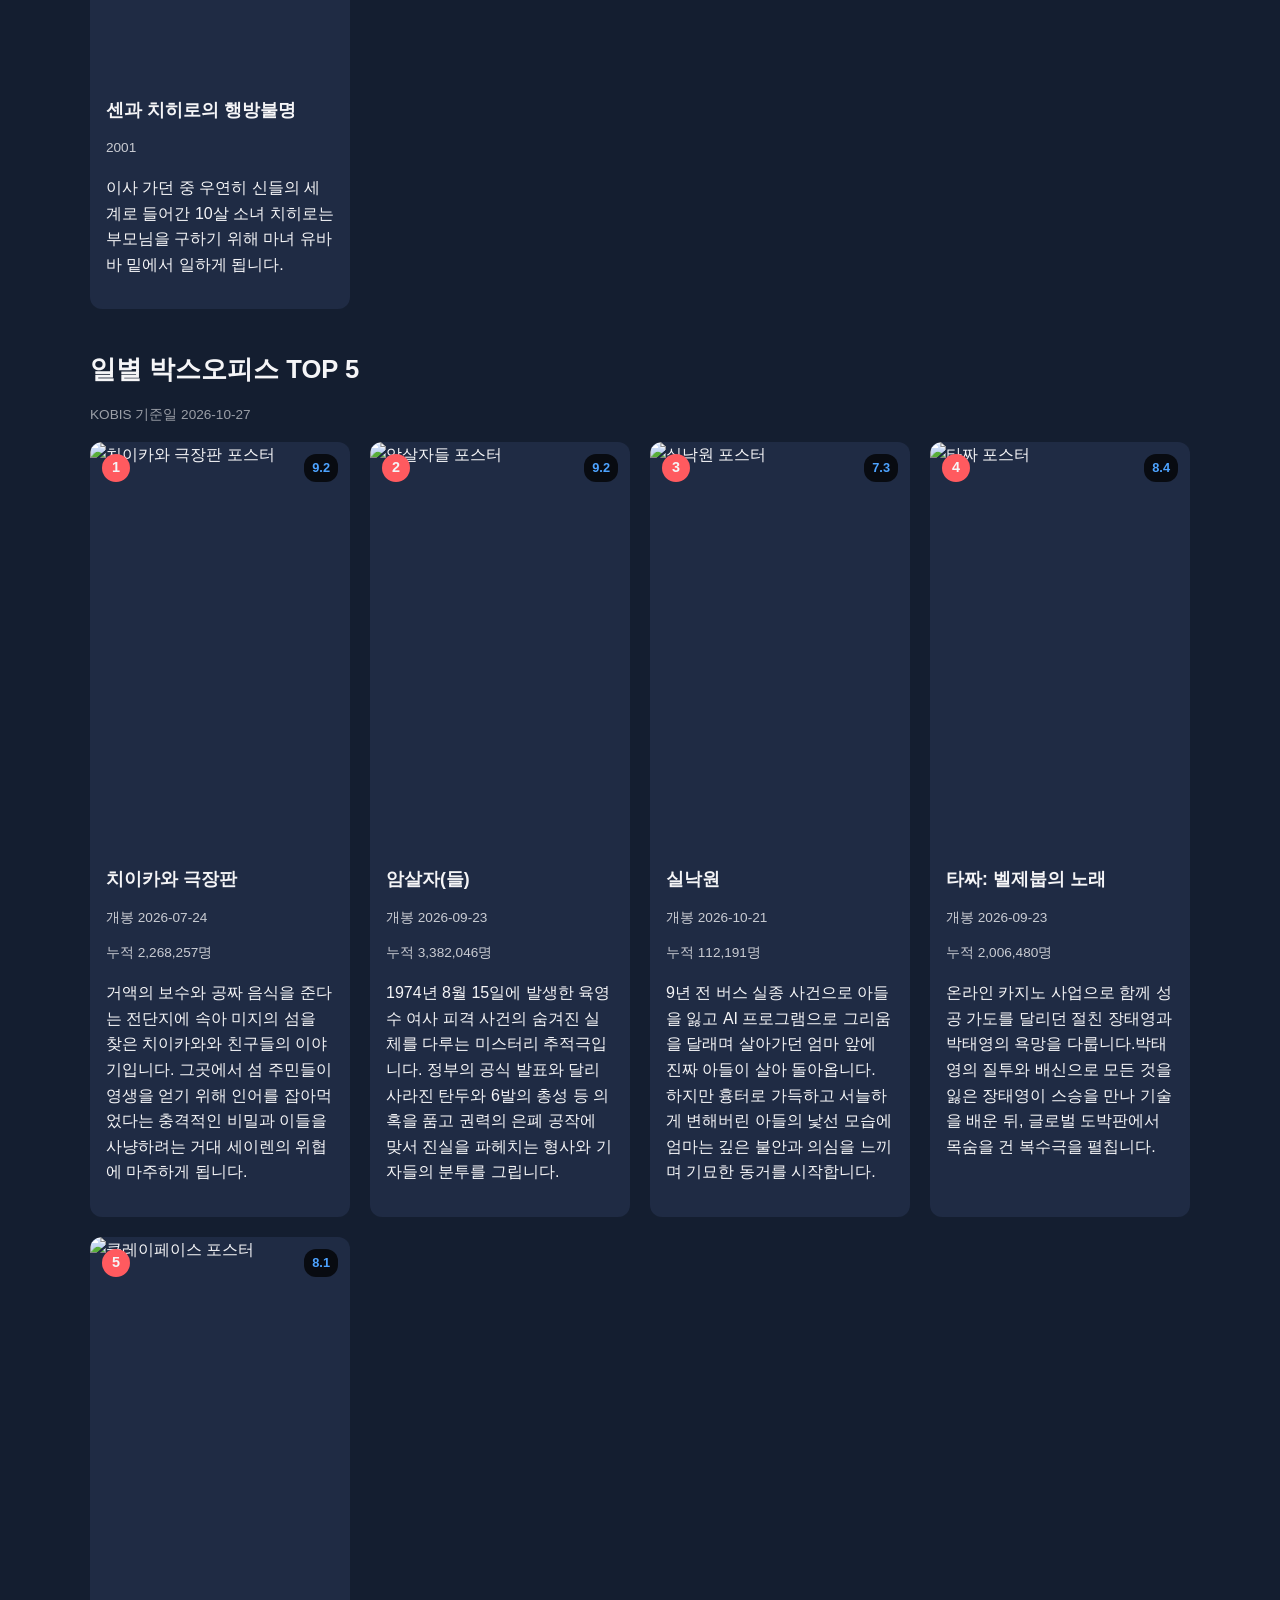
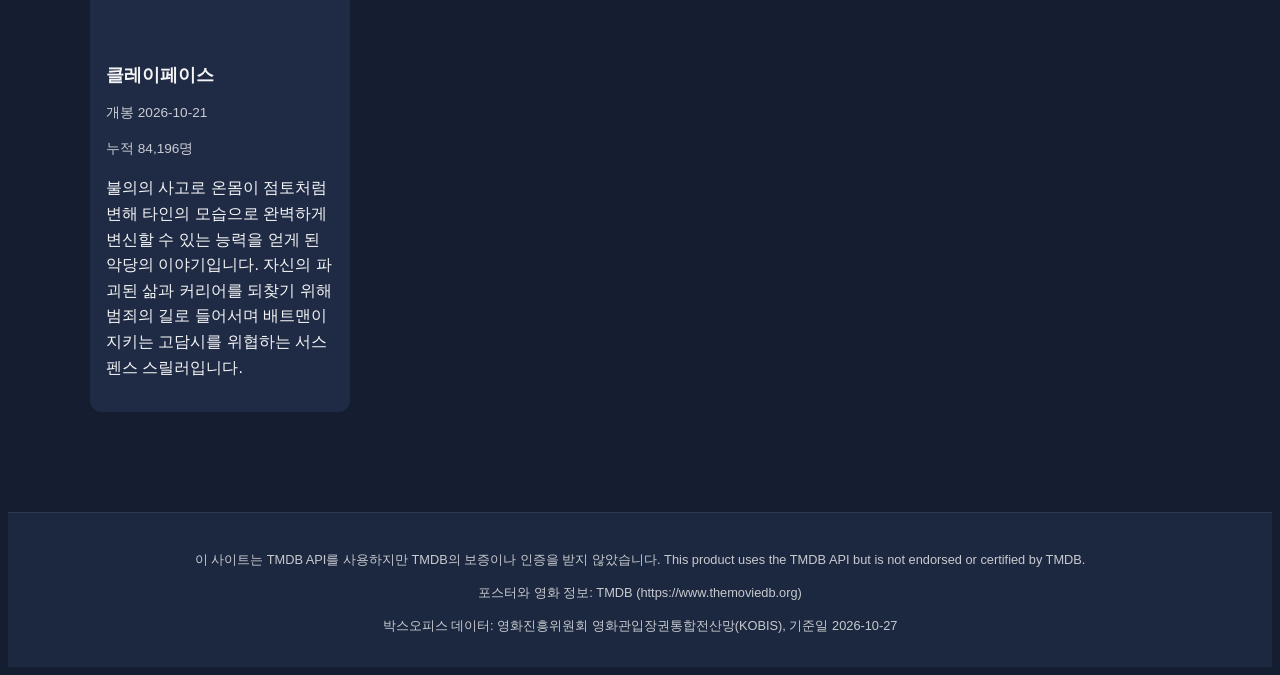
==== commit 8ed12260: "Update index.html" ====
--- a/index.html
+++ b/index.html
@@ -102,7 +102,7 @@
                         <h3>치이카와 극장판</h3>
                         <p class="year">개봉 2026-07-24</p>
                         <p class="audience">누적 2,268,257명</p>
-                        <p class="change up">거액의 보수와 공짜 음식을 준다는 전단지에 속아 미지의 섬을 찾은 치이카와와 친구들의 이야기입니다. 그곳에서 섬 주민들이 영생을 얻기 위해 인어를 잡아먹었다는 충격적인 비밀과 이들을 사냥하려는 거대 세이렌의 위협에 마주하게 됩니다.</p>
+                        <p class="overview">거액의 보수와 공짜 음식을 준다는 전단지에 속아 미지의 섬을 찾은 치이카와와 친구들의 이야기입니다. 그곳에서 섬 주민들이 영생을 얻기 위해 인어를 잡아먹었다는 충격적인 비밀과 이들을 사냥하려는 거대 세이렌의 위협에 마주하게 됩니다.</p>
                     </div>
                 </article>
 
@@ -115,7 +115,7 @@
                         <h3>암살자(들)</h3>
                         <p class="year">개봉 2026-09-23</p>
                         <p class="audience">누적 3,382,046명</p>
-                        <p class="change">1974년 8월 15일에 발생한 육영수 여사 피격 사건의 숨겨진 실체를 다루는 미스터리 추적극입니다. 정부의 공식 발표와 달리 사라진 탄두와 6발의 총성 등 의혹을 품고 권력의 은폐 공작에 맞서 진실을 파헤치는 형사와 기자들의 분투를 그립니다.</p>
+                        <p class="overview">1974년 8월 15일에 발생한 육영수 여사 피격 사건의 숨겨진 실체를 다루는 미스터리 추적극입니다. 정부의 공식 발표와 달리 사라진 탄두와 6발의 총성 등 의혹을 품고 권력의 은폐 공작에 맞서 진실을 파헤치는 형사와 기자들의 분투를 그립니다.</p>
                     </div>
                 </article>
 
@@ -128,20 +128,20 @@
                         <h3>실낙원</h3>
                         <p class="year">개봉 2026-10-21</p>
                         <p class="audience">누적 112,191명</p>
-                        <p class="change up">9년 전 버스 실종 사건으로 아들을 잃고 AI 프로그램으로 그리움을 달래며 살아가던 엄마 앞에 진짜 아들이 살아 돌아옵니다. 하지만 흉터로 가득하고 서늘하게 변해버린 아들의 낯선 모습에 엄마는 깊은 불안과 의심을 느끼며 기묘한 동거를 시작합니다.</p>
+                        <p class="overview">9년 전 버스 실종 사건으로 아들을 잃고 AI 프로그램으로 그리움을 달래며 살아가던 엄마 앞에 진짜 아들이 살아 돌아옵니다. 하지만 흉터로 가득하고 서늘하게 변해버린 아들의 낯선 모습에 엄마는 깊은 불안과 의심을 느끼며 기묘한 동거를 시작합니다.</p>
                     </div>
                 </article>
 
                 <!-- 박스오피스 4위 카드 -->
                 <article class="card">
-                    <img class="poster" src="https://image.tmdb.org/t/p/w342/buxBvftqx3g57FTYtdrfGSHlWfQ.jpg" alt="타짜 포스터">
+                    <img class="poster" src="https://media.themoviedb.org/t/p/w300_and_h450_face/4w4TEDwrXFMpdZSI0xvaUAgiOc1.jpg" alt="타짜 포스터">
                     <span class="rank">4</span>
                     <span class="badge">8.4</span>
                     <div class="info">
                         <h3>타짜: 벨제붑의 노래</h3>
                         <p class="year">개봉 2026-09-23</p>
                         <p class="audience">누적 2,006,480명</p>
-                        <p class="change">온라인 카지노 사업으로 함께 성공 가도를 달리던 절친 장태영과 박태영의 욕망을 다룹니다.박태영의 질투와 배신으로 모든 것을 잃은 장태영이 스승을 만나 기술을 배운 뒤, 글로벌 도박판에서 목숨을 건 복수극을 펼칩니다.</p>
+                        <p class="overview">온라인 카지노 사업으로 함께 성공 가도를 달리던 절친 장태영과 박태영의 욕망을 다룹니다.박태영의 질투와 배신으로 모든 것을 잃은 장태영이 스승을 만나 기술을 배운 뒤, 글로벌 도박판에서 목숨을 건 복수극을 펼칩니다.</p>
                     </div>
                 </article>
 
@@ -154,7 +154,7 @@
                         <h3>클레이페이스</h3>
                         <p class="year">개봉 2026-10-21</p>
                         <p class="audience">누적 84,196명</p>
-                        <p class="change up">불의의 사고로 온몸이 점토처럼 변해 타인의 모습으로 완벽하게 변신할 수 있는 능력을 얻게 된 악당의 이야기입니다. 자신의 파괴된 삶과 커리어를 되찾기 위해 범죄의 길로 들어서며 배트맨이 지키는 고담시를 위협하는 서스펜스 스릴러입니다.</p>
+                        <p class="overview">불의의 사고로 온몸이 점토처럼 변해 타인의 모습으로 완벽하게 변신할 수 있는 능력을 얻게 된 악당의 이야기입니다. 자신의 파괴된 삶과 커리어를 되찾기 위해 범죄의 길로 들어서며 배트맨이 지키는 고담시를 위협하는 서스펜스 스릴러입니다.</p>
                     </div>
                 </article>
             </div>
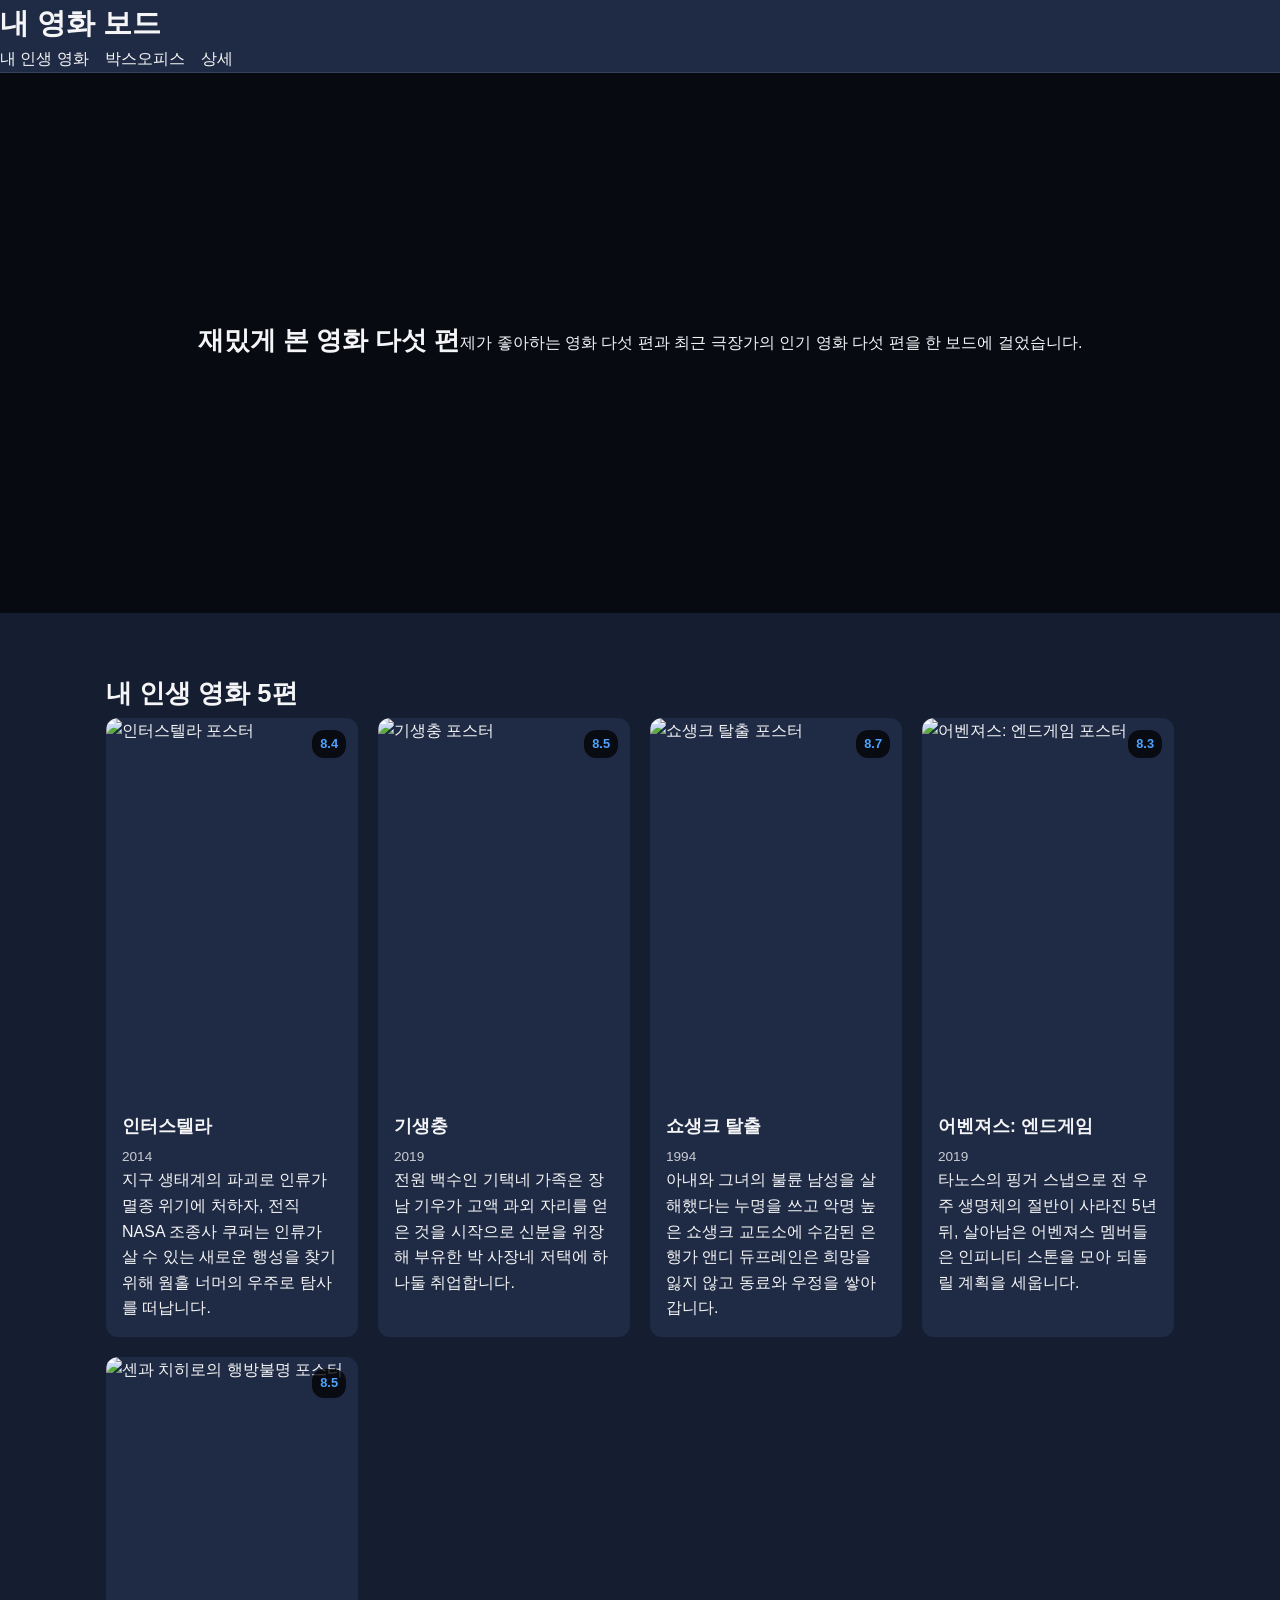
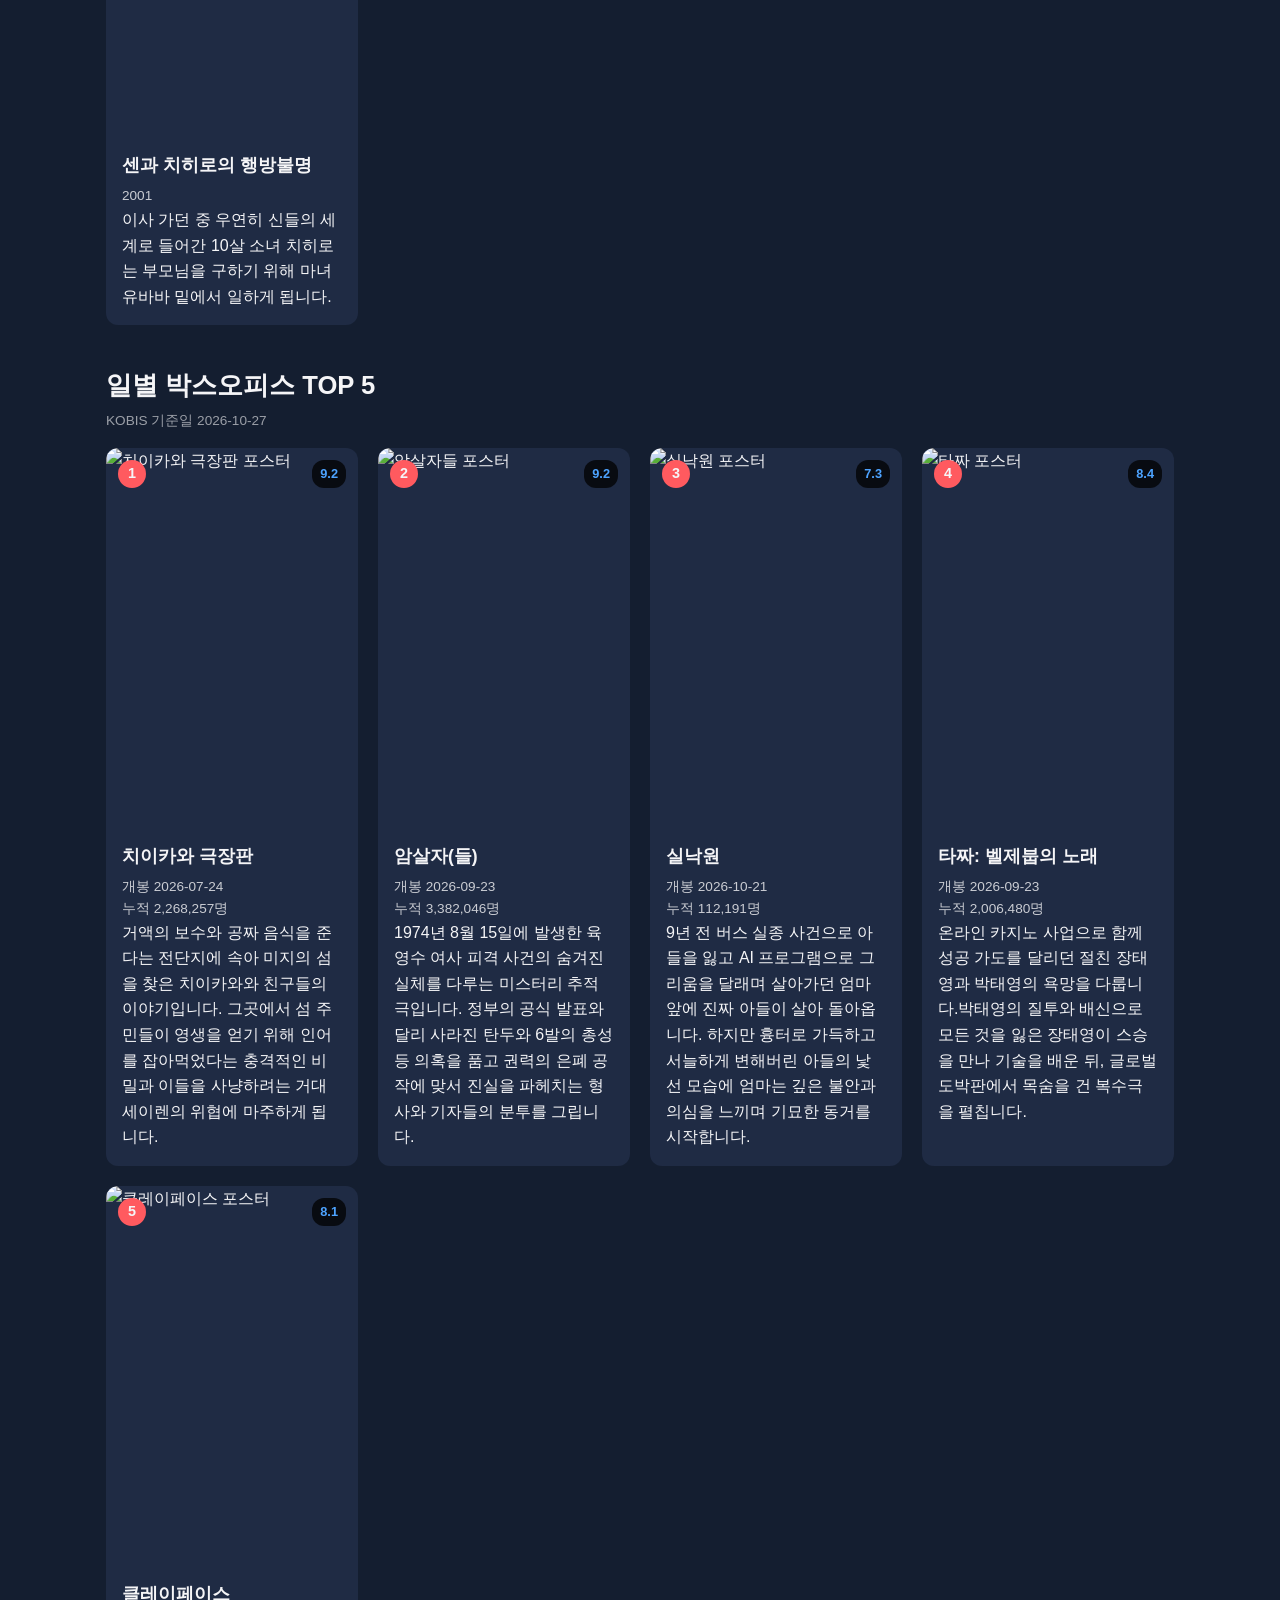
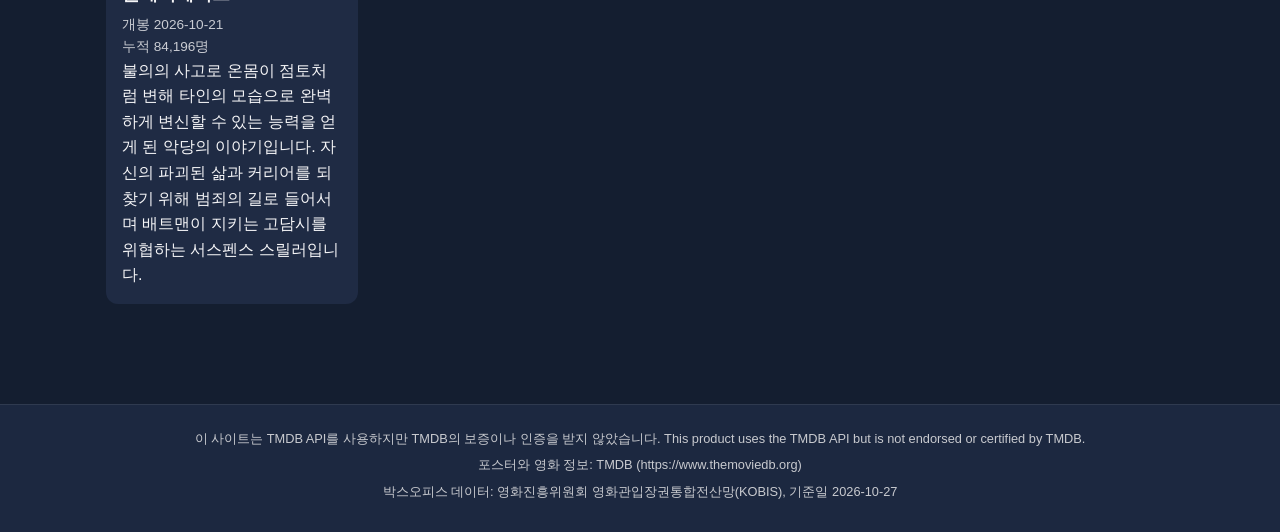
==== commit 99c186e6: "Update index.html" ====
--- a/index.html
+++ b/index.html
@@ -23,6 +23,7 @@
     <!-- 히어로 섹션 -->
     <section class="hero">
         <h2>재밌게 본 영화 다섯 편</h2>
+        <br>
         <p>제가 좋아하는 영화 다섯 편과 최근 극장가의 인기 영화 다섯 편을 한 보드에 걸었습니다.</p>
     </section>
 
--- a/style.css
+++ b/style.css
@@ -1,6 +1,7 @@
 :root {
   --bg: #141e30;
   --surface: #1f2b44;
+  --border: rgba(255, 255, 255, 0.1);
   --text: #f5f5f7;
   --accent: #4da3ff;
   --warn: #ff5a5f;
@@ -9,8 +10,7 @@
   --gap: 20px;
 }
 
-
-{
+* {
   box-sizing: border-box;
   margin: 0;
   padding: 0;
@@ -34,10 +34,9 @@
   padding: 20px 16px;
 }
 
-
 header {
   background-color: var(--surface);
-  border-bottom: 1px solid rgba(255, 255, 255, 0.1);
+  border-bottom: 1px solid var(--border);
   position: sticky;
   top: 0;
   z-index: 100;
@@ -69,10 +68,8 @@
   color: var(--accent);
 }
 
-
 .hero {
-  background: linear-gradient(rgba(0, 0, 0, 0.65), rgba(0, 0, 0, 0.65)),
-              url("https://image.tmdb.org/t/p/w1280/xJHokMbljv3P1R8C4y3R82.jpg") center/cover no-repeat;
+  background: linear-gradient(rgba(0, 0, 0, 0.65), rgba(0, 0, 0, 0.65)), url("https://image.tmdb.org/t/p/w1280/xJHokMbljv3P1R8C4y3R82.jpg") center/cover no-repeat;
   height: 30vh;
   min-height: 200px;
   display: flex;
@@ -93,7 +90,6 @@
   font-size: 1rem;
   opacity: 0.9;
 }
-
 
 section {
   margin-bottom: 40px;
@@ -112,13 +108,11 @@
   margin-bottom: 16px;
 }
 
-
 .board {
   display: grid;
   grid-template-columns: 1fr;
   gap: var(--gap);
 }
-
 
 .card {
   background-color: var(--surface);
@@ -139,7 +133,6 @@
   object-fit: cover;
   display: block;
 }
-
 
 .card .info {
   padding: 16px;
@@ -161,7 +154,6 @@
   opacity: 0.8;
 }
 
-
 .card .rank {
   position: absolute;
   top: 12px;
@@ -178,7 +170,6 @@
   font-size: 0.9rem;
 }
 
-
 .card .badge {
   position: absolute;
   top: 12px;
@@ -191,77 +182,32 @@
   font-weight: bold;
 }
 
-
 .card .change {
   margin-top: 8px;
   font-size: 0.85rem;
   font-weight: bold;
 }
 
-.change.up {
-  color: var(--warn);
-}
-.change.up::before {
-  content: "▲ ";
-}
-
-.change.down {
-  color: var(--accent);
-}
-.change.down::before {
-  content: "▼ ";
-}
-
-.change.new {
-  color: var(--warn);
-}
-.change.new::before {
-  content: "NEW";
-}
-
+.change.up { color: var(--warn); }
+.change.up::before { content: "▲ "; }
+.change.down { color: var(--accent); }
+.change.down::before { content: "▼ "; }
+.change.new { color: var(--warn); }
+.change.new::before { content: "NEW "; }
 
 .card.no-poster .poster-fallback {
   aspect-ratio: 2/3;
   display: flex;
   align-items: center;
   justify-content: center;
-  font-size: 5rem;
+  font-size: 2rem;
   font-family: var(--font-title);
   background: linear-gradient(135deg, var(--accent), var(--surface));
   color: var(--text);
 }
 
-
-.skeleton {
-  display: none;
-  min-height: 360px;
-  border-radius: 12px;
-  background: linear-gradient(90deg, var(--surface) 25%, var(--bg) 37%, var(--surface) 63%);
-  background-size: 400% 100%;
-  animation: shimmer 1.4s ease-in-out infinite;
-}
-
-body.is-loading .skeleton {
-  display: block;
-}
-
-body.is-loading .card {
-  display: none;
-}
-
-@keyframes shimmer {
-  from {
-    background-position: 100% 50%;
-  }
-  to {
-    background-position: 0 50%;
-  }
-}
-
-
 body.detail-page {
-  background-image: linear-gradient(rgba(0, 0, 0, 0.75), rgba(0, 0, 0, 0.75)),
-                    url("https://image.tmdb.org/t/p/w1280/xJHokMbljv3P1R8C4y3R82.jpg");
+  background-image: linear-gradient(rgba(0, 0, 0, 0.75), rgba(0, 0, 0, 0.75)), url("https://image.tmdb.org/t/p/w1280/xJHokMbljv3P1R8C4y3R82.jpg");
   background-size: cover;
   background-position: center;
   background-attachment: fixed;
@@ -295,7 +241,7 @@
 
 .detail-info dl {
   display: grid;
-  grid-template-columns: 80px 1fr;
+  grid-template-columns: 90px 1fr;
   gap: 12px 16px;
 }
 
@@ -307,7 +253,6 @@
 .detail-info dd {
   margin-left: 0;
 }
-
 
 footer {
   background-color: var(--surface);
@@ -316,24 +261,21 @@
   font-size: 0.8rem;
   opacity: 0.8;
   margin-top: 40px;
-  border-top: 1px solid rgba(255, 255, 255, 0.1);
+  border-top: 1px solid var(--border);
 }
 
 footer p {
   margin-bottom: 6px;
 }
-
 
 @media (min-width: 600px) {
   .header-container {
     flex-direction: row;
     justify-content: space-between;
   }
-
   .board {
     grid-template-columns: repeat(2, 1fr);
   }
-
   .detail {
     grid-template-columns: 1fr 2fr;
   }
@@ -343,15 +285,6 @@
   .hero {
     height: 60vh;
   }
-.hero {"https://www.junggu.seoul.kr/tour/content.do?cmsid=14980=") center/cover no-repeat;
-  height: 30vh;
-  min-height: 200px;
-  display: flex;
-  align-items: center;
-  justify-content: center;
-  text-align: center;
-  padding: 20px;
-}
   .board {
     grid-template-columns: repeat(4, 1fr);
   }
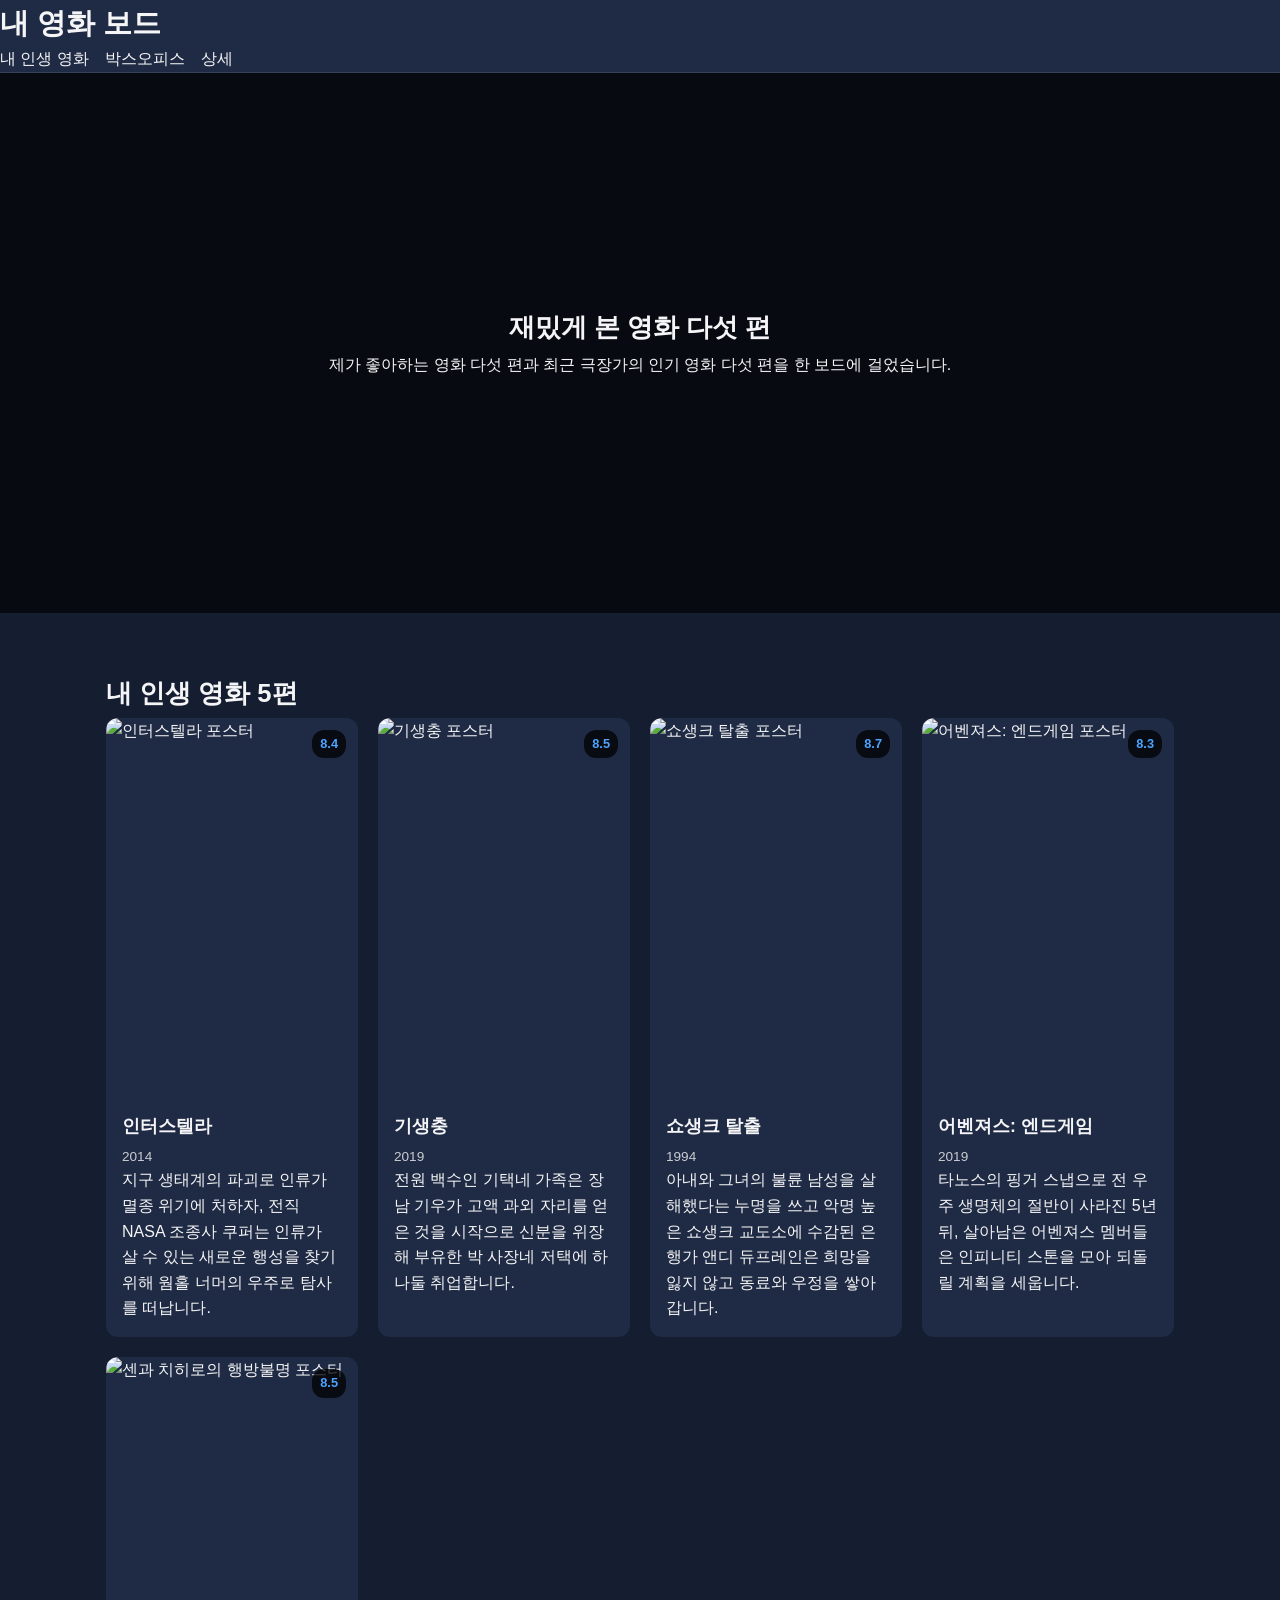
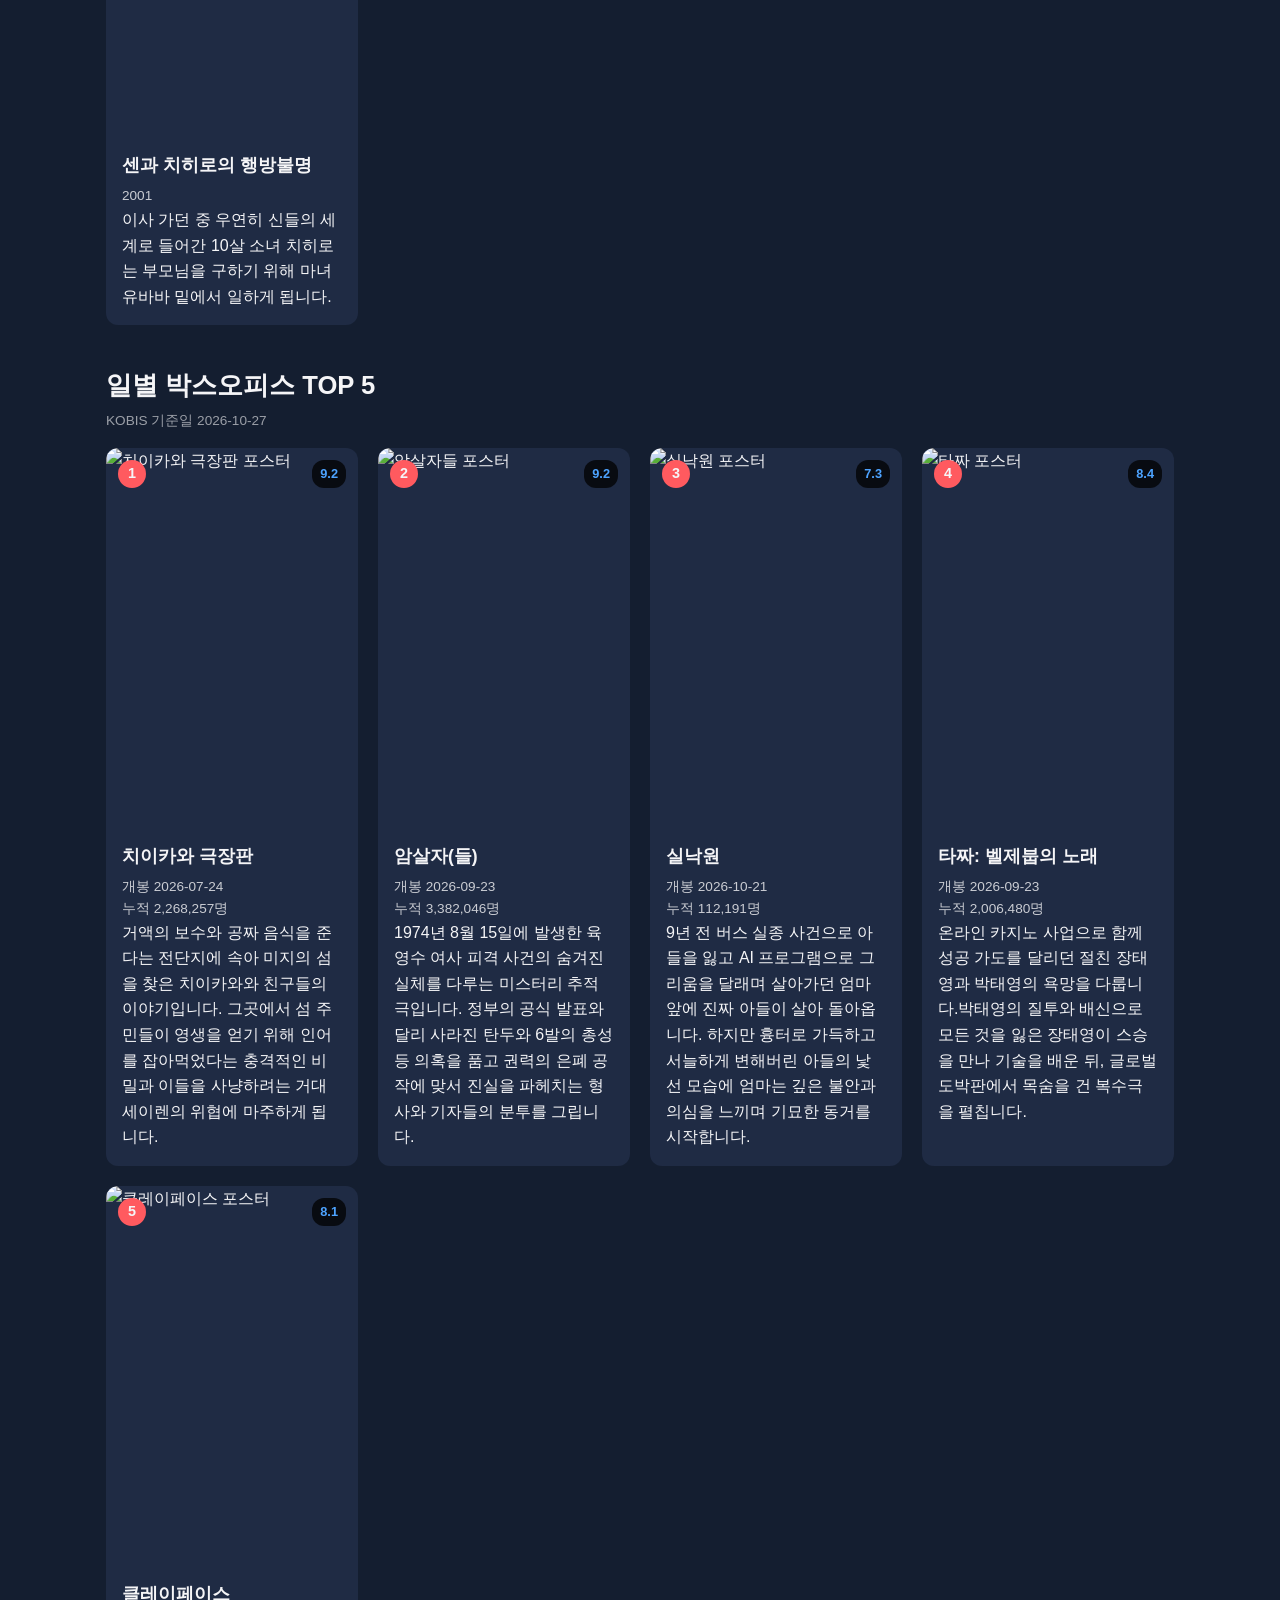
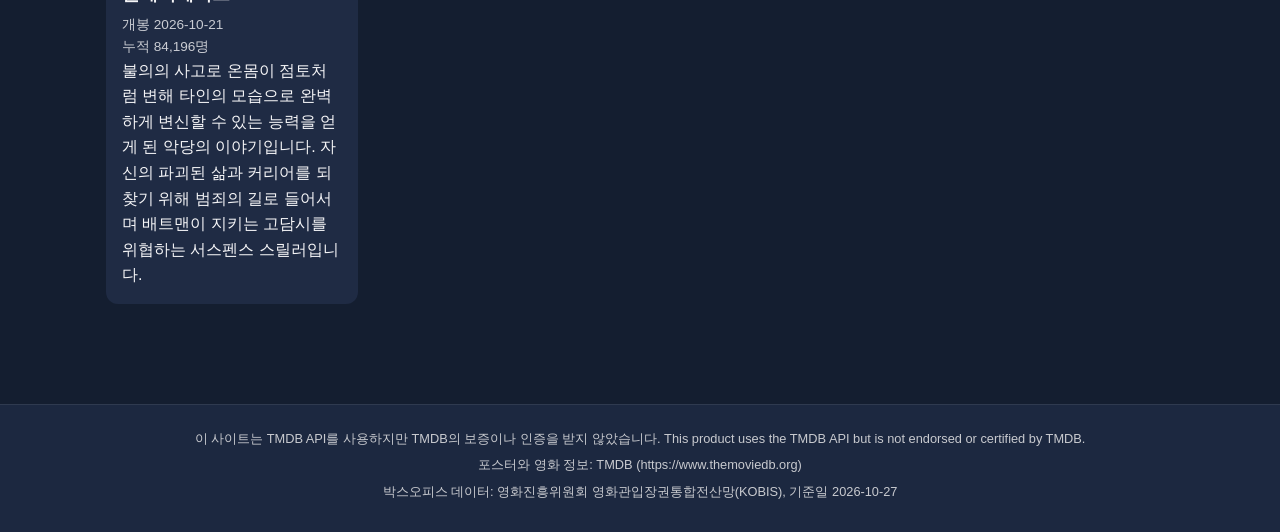
==== commit d2062f40: "Update index.html" ====
--- a/index.html
+++ b/index.html
@@ -22,9 +22,10 @@
 
     <!-- 히어로 섹션 -->
     <section class="hero">
-        <h2>재밌게 본 영화 다섯 편</h2>
-        <br>
-        <p>제가 좋아하는 영화 다섯 편과 최근 극장가의 인기 영화 다섯 편을 한 보드에 걸었습니다.</p>
+        <div calss="hero-conent">
+            <h2>재밌게 본 영화 다섯 편</h2>
+            <p>제가 좋아하는 영화 다섯 편과 최근 극장가의 인기 영화 다섯 편을 한 보드에 걸었습니다.</p>
+        </div>
     </section>
 
     <main>
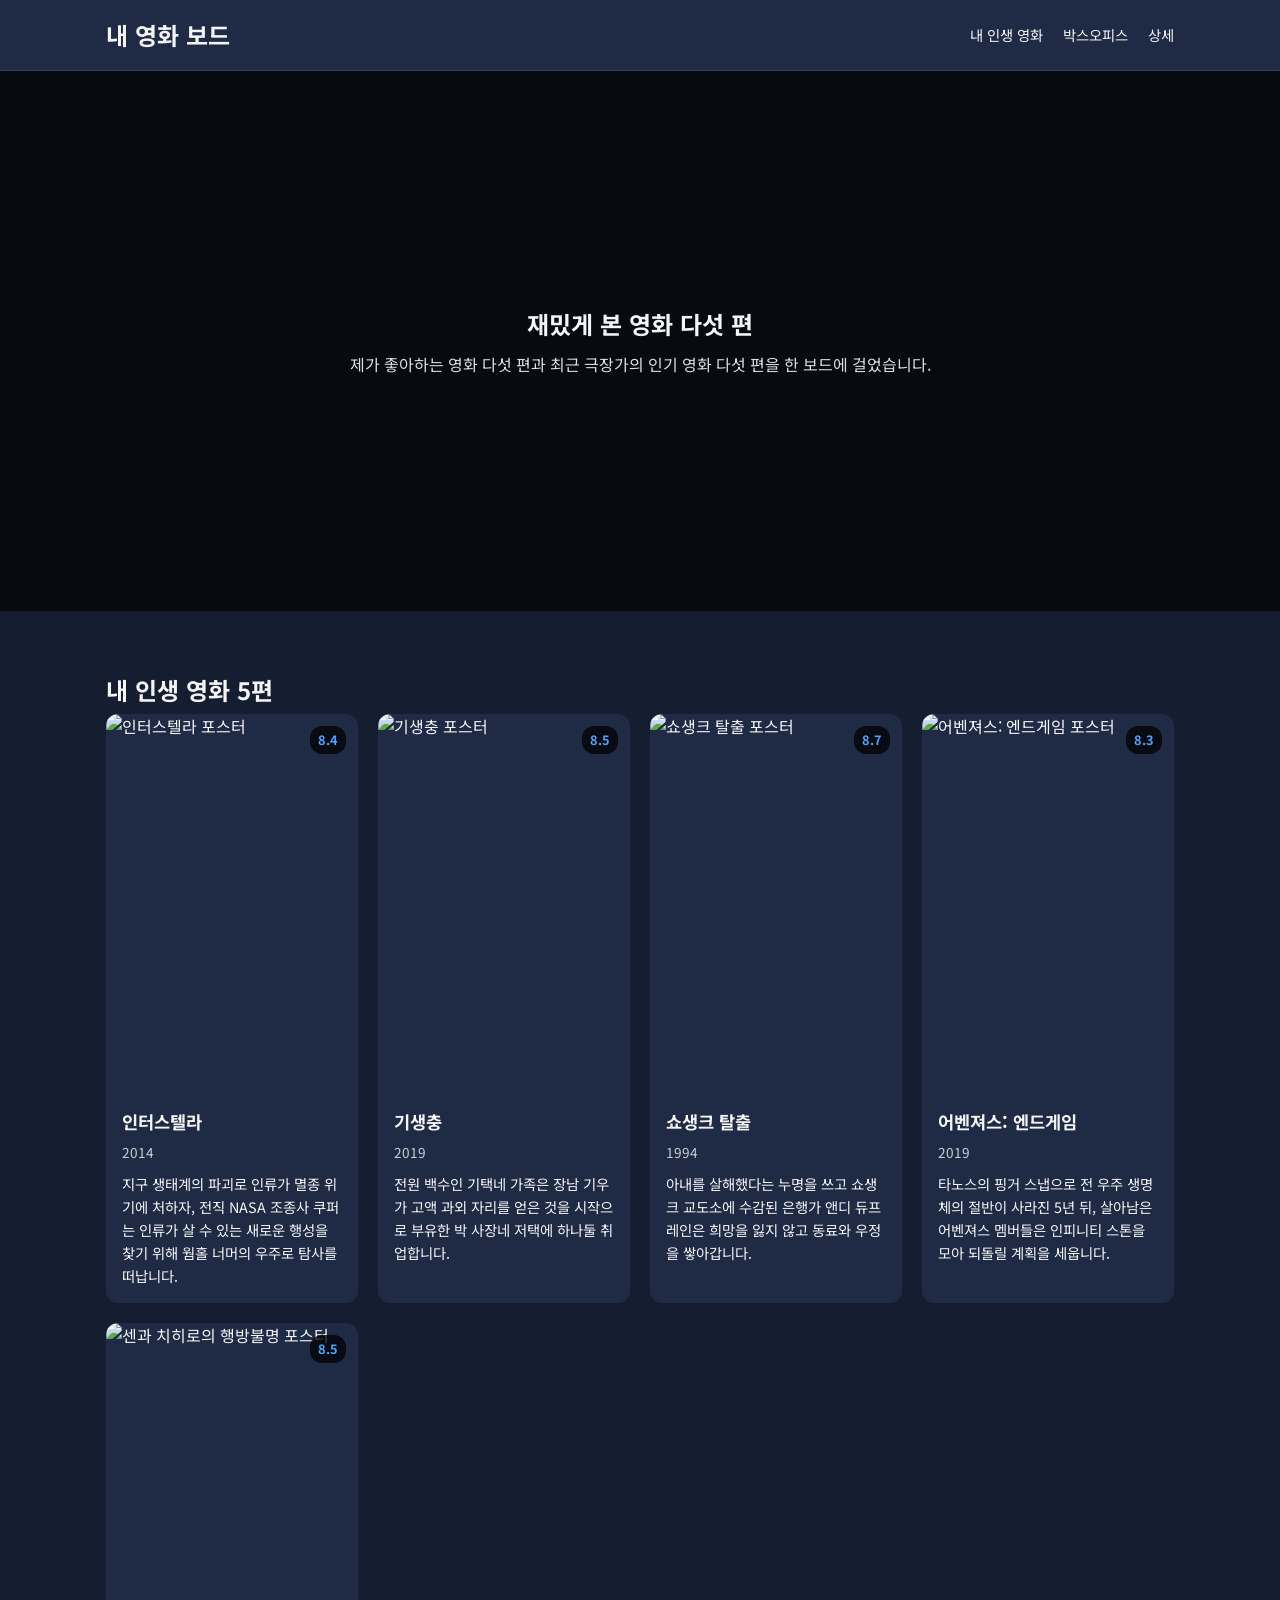
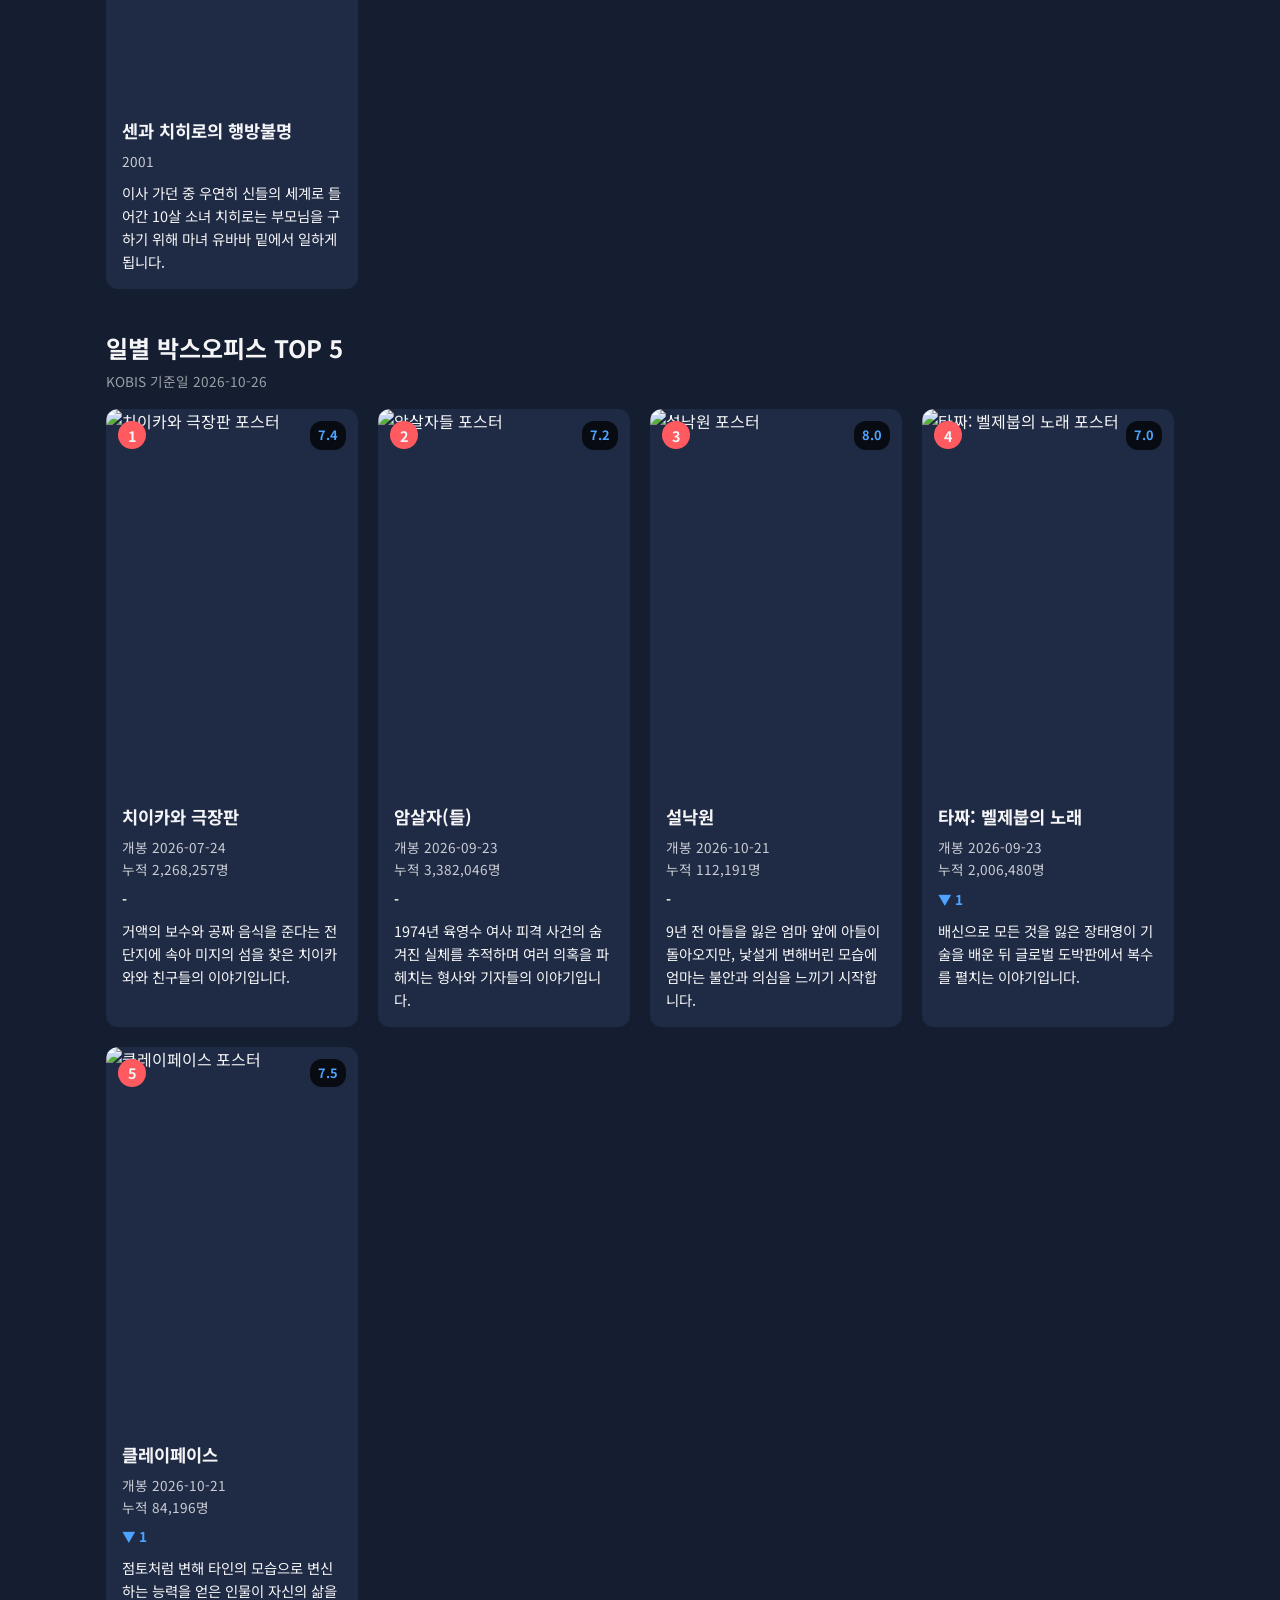
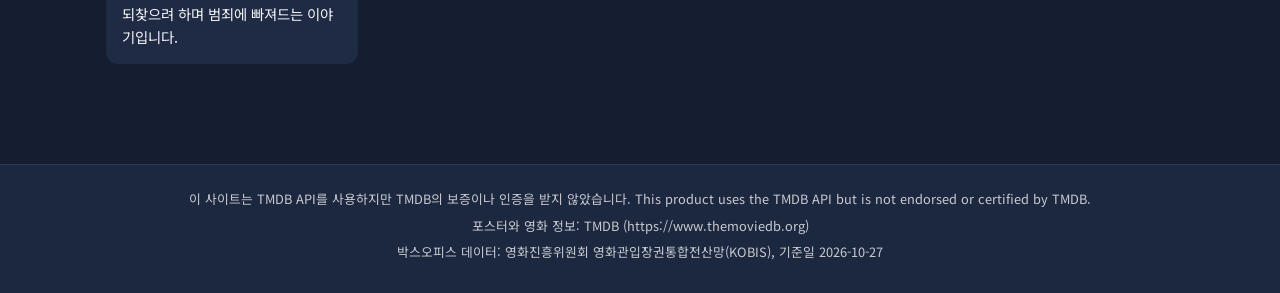
==== commit 542572f6: "d" ====
--- a/index.html
+++ b/index.html
@@ -1,85 +1,93 @@
 <!DOCTYPE html>
 <html lang="ko">
+
 <head>
     <meta charset="UTF-8">
     <meta name="viewport" content="width=device-width, initial-scale=1.0">
     <title>내 영화 보드</title>
+
+    <link rel="preconnect" href="https://fonts.googleapis.com">
+    <link rel="preconnect" href="https://fonts.gstatic.com" crossorigin>
+    <link href="https://fonts.googleapis.com/css2?family=Black+Han+Sans&family=Noto+Sans+KR:wght@400;700&display=swap"
+        rel="stylesheet">
+
     <link rel="stylesheet" href="style.css">
 </head>
+
 <body>
-
-    <!-- 헤더 영역 -->
-    <header class="top">
-        <h1>내 영화 보드</h1>
-        <nav>
-            <ul>
-                <li><a href="#mine">내 인생 영화</a></li>
-                <li><a href="#boxoffice">박스오피스</a></li>
-                <li><a href="detail.html">상세</a></li>
-            </ul>
-        </nav>
+    <header>
+        <div class="header-container">
+            <h1>내 영화 보드</h1>
+            <nav>
+                <ul>
+                    <li><a href="#mine">내 인생 영화</a></li>
+                    <li><a href="#boxoffice">박스오피스</a></li>
+                    <li><a href="detail.html">상세</a></li>
+                </ul>
+            </nav>
+        </div>
     </header>
 
-    <!-- 히어로 섹션 -->
     <section class="hero">
-        <div calss="hero-conent">
+        <div class="hero-content">
             <h2>재밌게 본 영화 다섯 편</h2>
             <p>제가 좋아하는 영화 다섯 편과 최근 극장가의 인기 영화 다섯 편을 한 보드에 걸었습니다.</p>
         </div>
     </section>
 
     <main>
-        <!-- 1. 내 인생 영화 섹션 -->
         <section id="mine">
             <h2>내 인생 영화 5편</h2>
             <div class="board">
-                <!-- 카드 1 -->
                 <article class="card">
-                    <img class="poster" src="https://image.tmdb.org/t/p/w342/yQvGrMoipbRoddT0ZR8tPoR7NfX.jpg" alt="인터스텔라 포스터">
+                    <img class="poster" src="https://image.tmdb.org/t/p/w342/yQvGrMoipbRoddT0ZR8tPoR7NfX.jpg"
+                        alt="인터스텔라 포스터">
                     <span class="badge">8.4</span>
                     <div class="info">
                         <h3>인터스텔라</h3>
                         <p class="year">2014</p>
-                        <p class="overview">지구 생태계의 파괴로 인류가 멸종 위기에 처하자, 전직 NASA 조종사 쿠퍼는 인류가 살 수 있는 새로운 행성을 찾기 위해 웜홀 너머의 우주로 탐사를 떠납니다.</p>
+                        <p class="overview">지구 생태계의 파괴로 인류가 멸종 위기에 처하자, 전직 NASA 조종사 쿠퍼는 인류가 살 수 있는 새로운 행성을 찾기 위해 웜홀 너머의
+                            우주로 탐사를 떠납니다.</p>
                     </div>
                 </article>
 
-                <!-- 카드 2 -->
                 <article class="card">
-                    <img class="poster" src="https://image.tmdb.org/t/p/w342/7IiTTgloJzvGI1TAYymCfbfl3vT.jpg" alt="기생충 포스터">
+                    <img class="poster" src="https://image.tmdb.org/t/p/w342/7IiTTgloJzvGI1TAYymCfbfl3vT.jpg"
+                        alt="기생충 포스터">
                     <span class="badge">8.5</span>
                     <div class="info">
                         <h3>기생충</h3>
                         <p class="year">2019</p>
-                        <p class="overview">전원 백수인 기택네 가족은 장남 기우가 고액 과외 자리를 얻은 것을 시작으로 신분을 위장해 부유한 박 사장네 저택에 하나둘 취업합니다.</p>
+                        <p class="overview">전원 백수인 기택네 가족은 장남 기우가 고액 과외 자리를 얻은 것을 시작으로 부유한 박 사장네 저택에 하나둘 취업합니다.</p>
                     </div>
                 </article>
 
-                <!-- 카드 3 -->
                 <article class="card">
-                    <img class="poster" src="https://image.tmdb.org/t/p/w342/9cqNxx0GxF0bflZmeSMuL5tnGzr.jpg" alt="쇼생크 탈출 포스터">
+                    <img class="poster" src="https://image.tmdb.org/t/p/w342/9cqNxx0GxF0bflZmeSMuL5tnGzr.jpg"
+                        alt="쇼생크 탈출 포스터">
                     <span class="badge">8.7</span>
                     <div class="info">
                         <h3>쇼생크 탈출</h3>
                         <p class="year">1994</p>
-                        <p class="overview">아내와 그녀의 불륜 남성을 살해했다는 누명을 쓰고 악명 높은 쇼생크 교도소에 수감된 은행가 앤디 듀프레인은 희망을 잃지 않고 동료와 우정을 쌓아갑니다.</p>
+                        <p class="overview">아내를 살해했다는 누명을 쓰고 쇼생크 교도소에 수감된 은행가 앤디 듀프레인은 희망을 잃지 않고 동료와 우정을 쌓아갑니다.</p>
                     </div>
                 </article>
 
-                <!-- 카드 4 -->
                 <article class="card">
-                    <img class="poster" src="https://image.tmdb.org/t/p/w342/buxBvftqx3g57FTYtdrfGSHlWfQ.jpg" alt="어벤져스: 엔드게임 포스터">
+                    <img class="poster" src="https://media.themoviedb.org/t/p/w300_and_h450_face/z7ilT5rNN9kDo8JZmgyhM6ej2xv.jpg"
+                        alt="어벤져스: 엔드게임 포스터">
                     <span class="badge">8.3</span>
                     <div class="info">
                         <h3>어벤져스: 엔드게임</h3>
                         <p class="year">2019</p>
-                        <p class="overview">타노스의 핑거 스냅으로 전 우주 생명체의 절반이 사라진 5년 뒤, 살아남은 어벤져스 멤버들은 인피니티 스톤을 모아 되돌릴 계획을 세웁니다.</p>
+                        <p class="overview">타노스의 핑거 스냅으로 전 우주 생명체의 절반이 사라진 5년 뒤, 살아남은 어벤져스 멤버들은 인피니티 스톤을 모아 되돌릴 계획을
+                            세웁니다.</p>
                     </div>
                 </article>
 
-                <!-- 카드 5 -->
                 <article class="card">
-                    <img class="poster" src="https://image.tmdb.org/t/p/w342/39wmItIWsg5sZMyRUHLkWBcuVCM.jpg" alt="센과 치히로의 행방불명 포스터">
+                    <img class="poster" src="https://image.tmdb.org/t/p/w342/39wmItIWsg5sZMyRUHLkWBcuVCM.jpg"
+                        alt="센과 치히로의 행방불명 포스터">
                     <span class="badge">8.5</span>
                     <div class="info">
                         <h3>센과 치히로의 행방불명</h3>
@@ -90,85 +98,94 @@
             </div>
         </section>
 
-        <!-- 2. 박스오피스 섹션 -->
         <section id="boxoffice">
             <h2>일별 박스오피스 TOP 5</h2>
-            <p class="basis">KOBIS 기준일 2026-10-27</p>
+            <p class="basis">KOBIS 기준일 2026-10-26</p>
+
             <div class="board">
-                <!-- 박스오피스 1위 카드 -->
                 <article class="card">
-                    <img class="poster" src="https://image.tmdb.org/t/p/w342/2sapvk8OG1rmaS2PquLnfyoMvOS.jpg" alt="치이카와 극장판 포스터">
+                    <img class="poster" src="https://image.tmdb.org/t/p/w342/2sapvk8OG1rmaS2PquLnfyoMvOS.jpg"
+                        alt="치이카와 극장판 포스터">
                     <span class="rank">1</span>
-                    <span class="badge">9.2</span>  
+                    <span class="badge">7.4</span>
                     <div class="info">
                         <h3>치이카와 극장판</h3>
                         <p class="year">개봉 2026-07-24</p>
                         <p class="audience">누적 2,268,257명</p>
-                        <p class="overview">거액의 보수와 공짜 음식을 준다는 전단지에 속아 미지의 섬을 찾은 치이카와와 친구들의 이야기입니다. 그곳에서 섬 주민들이 영생을 얻기 위해 인어를 잡아먹었다는 충격적인 비밀과 이들을 사냥하려는 거대 세이렌의 위협에 마주하게 됩니다.</p>
+                        <p class="change">-</p>
+                        <p class="overview">거액의 보수와 공짜 음식을 준다는 전단지에 속아 미지의 섬을 찾은 치이카와와 친구들의 이야기입니다.</p>
                     </div>
                 </article>
 
-                <!-- 박스오피스 2위 카드 -->
                 <article class="card">
-                    <img class="poster" src="https://image.tmdb.org/t/p/w342/vxLkqJHsFmrnOg78KoTvwxXDTKo.jpg" alt="암살자들 포스터">
+                    <img class="poster" src="https://image.tmdb.org/t/p/w342/vxLkqJHsFmrnOg78KoTvwxXDTKo.jpg"
+                        alt="암살자들 포스터">
                     <span class="rank">2</span>
-                    <span class="badge">9.2</span>
+                    <span class="badge">7.2</span>
                     <div class="info">
                         <h3>암살자(들)</h3>
                         <p class="year">개봉 2026-09-23</p>
                         <p class="audience">누적 3,382,046명</p>
-                        <p class="overview">1974년 8월 15일에 발생한 육영수 여사 피격 사건의 숨겨진 실체를 다루는 미스터리 추적극입니다. 정부의 공식 발표와 달리 사라진 탄두와 6발의 총성 등 의혹을 품고 권력의 은폐 공작에 맞서 진실을 파헤치는 형사와 기자들의 분투를 그립니다.</p>
+                     
+                       <p class="change">-</p>
+                        <p class="overview">1974년 육영수 여사 피격 사건의 숨겨진 실체를 추적하며 여러 의혹을 파헤치는 형사와 기자들의 이야기입니다.</p>
                     </div>
                 </article>
 
-                <!-- 박스오피스 3위 카드 -->
                 <article class="card">
-                    <img class="poster" src="https://image.tmdb.org/t/p/w342/6DLBaO4pKBuEXeoHZCCpEVAqyKz.jpg" alt="실낙원 포스터">
+                    <img class="poster" src="https://image.tmdb.org/t/p/w342/6DLBaO4pKBuEXeoHZCCpEVAqyKz.jpg"
+                        alt="설낙원 포스터">
                     <span class="rank">3</span>
-                    <span class="badge">7.3</span>
+                    <span class="badge">8.0</span>
                     <div class="info">
-                        <h3>실낙원</h3>
+                        <h3>설낙원</h3>
                         <p class="year">개봉 2026-10-21</p>
                         <p class="audience">누적 112,191명</p>
-                        <p class="overview">9년 전 버스 실종 사건으로 아들을 잃고 AI 프로그램으로 그리움을 달래며 살아가던 엄마 앞에 진짜 아들이 살아 돌아옵니다. 하지만 흉터로 가득하고 서늘하게 변해버린 아들의 낯선 모습에 엄마는 깊은 불안과 의심을 느끼며 기묘한 동거를 시작합니다.</p>
+                    
+                        <p class="change">-</p>
+                        <p class="overview">9년 전 아들을 잃은 엄마 앞에 아들이 돌아오지만, 낯설게 변해버린 모습에 엄마는 불안과 의심을 느끼기 시작합니다.</p>
                     </div>
                 </article>
 
-                <!-- 박스오피스 4위 카드 -->
                 <article class="card">
-                    <img class="poster" src="https://media.themoviedb.org/t/p/w300_and_h450_face/4w4TEDwrXFMpdZSI0xvaUAgiOc1.jpg" alt="타짜 포스터">
+                    <img class="poster"
+                        src="https://media.themoviedb.org/t/p/w300_and_h450_face/4w4TEDwrXFMpdZSI0xvaUAgiOc1.jpg"
+                        alt="타짜: 벨제붑의 노래 포스터">
                     <span class="rank">4</span>
-                    <span class="badge">8.4</span>
+                    <span class="badge">7.0</span>
                     <div class="info">
                         <h3>타짜: 벨제붑의 노래</h3>
                         <p class="year">개봉 2026-09-23</p>
                         <p class="audience">누적 2,006,480명</p>
-                        <p class="overview">온라인 카지노 사업으로 함께 성공 가도를 달리던 절친 장태영과 박태영의 욕망을 다룹니다.박태영의 질투와 배신으로 모든 것을 잃은 장태영이 스승을 만나 기술을 배운 뒤, 글로벌 도박판에서 목숨을 건 복수극을 펼칩니다.</p>
+                     
+                        <p class="change down">1</p>
+                        <p class="overview">배신으로 모든 것을 잃은 장태영이 기술을 배운 뒤 글로벌 도박판에서 복수를 펼치는 이야기입니다.</p>
                     </div>
                 </article>
 
-                <!-- 박스오피스 5위 카드 -->
                 <article class="card">
-                    <img class="poster" src="https://image.tmdb.org/t/p/w342/9l1NuFjel2j89hiuiJbsxfblqjy.jpg" alt="클레이페이스 포스터">
+                    <img class="poster" src="https://image.tmdb.org/t/p/w342/9l1NuFjel2j89hiuiJbsxfblqjy.jpg"
+                        alt="클레이페이스 포스터">
                     <span class="rank">5</span>
-                    <span class="badge">8.1</span>
+                    <span class="badge">7.5</span>
                     <div class="info">
                         <h3>클레이페이스</h3>
                         <p class="year">개봉 2026-10-21</p>
                         <p class="audience">누적 84,196명</p>
-                        <p class="overview">불의의 사고로 온몸이 점토처럼 변해 타인의 모습으로 완벽하게 변신할 수 있는 능력을 얻게 된 악당의 이야기입니다. 자신의 파괴된 삶과 커리어를 되찾기 위해 범죄의 길로 들어서며 배트맨이 지키는 고담시를 위협하는 서스펜스 스릴러입니다.</p>
+                        <p class="change down">1</p>
+                        <p class="overview">점토처럼 변해 타인의 모습으로 변신하는 능력을 얻은 인물이 자신의 삶을 되찾으려 하며 범죄에 빠져드는 이야기입니다.</p>
                     </div>
                 </article>
             </div>
         </section>
     </main>
 
-    <!-- 푸터 영역 -->
     <footer>
-        <p>이 사이트는 TMDB API를 사용하지만 TMDB의 보증이나 인증을 받지 않았습니다. This product uses the TMDB API but is not endorsed or certified by TMDB.</p>
-        <p>포스터와 영화 정보: TMDB (https://www.themoviedb.org)</p>
+        <p>이 사이트는 TMDB API를 사용하지만 TMDB의 보증이나 인증을 받지 않았습니다. This product uses the TMDB API but is not endorsed or
+            certified by TMDB.</p>
+        <p>포스터와 영화 정보: TMDB (<a href="https://www.themoviedb.org">https://www.themoviedb.org</a>)</p>
         <p>박스오피스 데이터: 영화진흥위원회 영화관입장권통합전산망(KOBIS), 기준일 2026-10-27</p>
     </footer>
+</body>
 
-</body>
-</html>
+</html>
--- a/style.css
+++ b/style.css
@@ -1,10 +1,10 @@
 :root {
   --bg: #141e30;
   --surface: #1f2b44;
-  --border: rgba(255, 255, 255, 0.1);
   --text: #f5f5f7;
   --accent: #4da3ff;
   --warn: #ff5a5f;
+  --border: rgba(255, 255, 255, 0.1);
   --font-title: "Black Han Sans", sans-serif;
   --font-body: "Noto Sans KR", sans-serif;
   --gap: 20px;
@@ -34,6 +34,7 @@
   padding: 20px 16px;
 }
 
+/* 헤더 */
 header {
   background-color: var(--surface);
   border-bottom: 1px solid var(--border);
@@ -47,29 +48,45 @@
   margin: 0 auto;
   padding: 16px;
   display: flex;
-  flex-direction: column;
-  align-items: center;
-  gap: 12px;
+  flex-direction: row;
+  justify-content: space-between;
+  align-items: center;
+  gap: 16px;
 }
 
 header h1 {
-  font-family: var(--font-title);
-  font-size: 1.8rem;
-  color: var(--text);
+  font-family: var(--font-body);
+  font-size: 1.5rem;
+  font-weight: 700;
+  color: var(--text);
+  white-space: nowrap;
 }
 
 header nav ul {
   display: flex;
+  flex-wrap: wrap;
+  justify-content: flex-end;
+  align-items: center;
   list-style: none;
-  gap: 16px;
+  gap: 20px;
+}
+
+header nav a {
+  font-size: 0.9rem;
+  font-weight: 400;
+  transition: color 0.2s ease;
 }
 
 header nav a:hover {
   color: var(--accent);
 }
 
+
 .hero {
-  background: linear-gradient(rgba(0, 0, 0, 0.65), rgba(0, 0, 0, 0.65)), url("https://image.tmdb.org/t/p/w1280/xJHokMbljv3P1R8C4y3R82.jpg") center/cover no-repeat;
+  background:
+    linear-gradient(rgba(0, 0, 0, 0.65), rgba(0, 0, 0, 0.65)),
+    url("https://www.junggu.seoul.kr/tour/cwsboard/image/1335/98234_202012011540420600.jpg")
+    center/cover no-repeat;
   height: 30vh;
   min-height: 200px;
   display: flex;
@@ -79,9 +96,13 @@
   padding: 20px;
 }
 
+.hero-content {
+  max-width: 800px;
+}
+
 .hero-content h2 {
-  font-family: var(--font-title);
-  font-size: 2.2rem;
+  font-family: var(--font-body);
+  font-weight: 700;
   margin-bottom: 8px;
   color: var(--text);
 }
@@ -91,13 +112,15 @@
   opacity: 0.9;
 }
 
+
 section {
   margin-bottom: 40px;
+  scroll-margin-top: 100px;
 }
 
 section h2 {
-  font-family: var(--font-title);
-  font-size: 1.6rem;
+  font-family: var(--font-body);
+  font-weight: 700;
   margin-bottom: 4px;
   color: var(--text);
 }
@@ -108,6 +131,7 @@
   margin-bottom: 16px;
 }
 
+
 .board {
   display: grid;
   grid-template-columns: 1fr;
@@ -115,6 +139,7 @@
 }
 
 .card {
+  min-width: 0;
   background-color: var(--surface);
   border-radius: 12px;
   overflow: hidden;
@@ -129,7 +154,7 @@
 
 .card .poster {
   width: 100%;
-  aspect-ratio: 2/3;
+  aspect-ratio: 2 / 3;
   object-fit: cover;
   display: block;
 }
@@ -153,6 +178,13 @@
   font-size: 0.85rem;
   opacity: 0.8;
 }
+
+.card .overview {
+  margin-top: 8px;
+  font-size: 0.9rem;
+  overflow-wrap: anywhere;
+}
+
 
 .card .rank {
   position: absolute;
@@ -182,77 +214,48 @@
   font-weight: bold;
 }
 
+
 .card .change {
   margin-top: 8px;
   font-size: 0.85rem;
   font-weight: bold;
 }
 
-.change.up { color: var(--warn); }
-.change.up::before { content: "▲ "; }
-.change.down { color: var(--accent); }
-.change.down::before { content: "▼ "; }
-.change.new { color: var(--warn); }
-.change.new::before { content: "NEW "; }
+.change.up {
+  color: var(--warn);
+}
+
+.change.up::before {
+  content: "▲ ";
+}
+
+.change.down {
+  color: var(--accent);
+}
+
+.change.down::before {
+  content: "▼ ";
+}
+
+.change.new {
+  color: var(--warn);
+}
+
+.change.new::before {
+  content: "NEW ";
+}
+
 
 .card.no-poster .poster-fallback {
-  aspect-ratio: 2/3;
+  aspect-ratio: 2 / 3;
   display: flex;
   align-items: center;
   justify-content: center;
-  font-size: 2rem;
+  font-size: 5rem;
   font-family: var(--font-title);
   background: linear-gradient(135deg, var(--accent), var(--surface));
-  color: var(--text);
-}
-
-body.detail-page {
-  background-image: linear-gradient(rgba(0, 0, 0, 0.75), rgba(0, 0, 0, 0.75)), url("https://image.tmdb.org/t/p/w1280/xJHokMbljv3P1R8C4y3R82.jpg");
-  background-size: cover;
-  background-position: center;
-  background-attachment: fixed;
-  min-height: 100vh;
-}
-
-.back-link {
-  margin-bottom: 20px;
-  font-size: 0.95rem;
-}
-
-.back-link a {
-  color: var(--accent);
-}
-
-.detail {
-  display: grid;
-  grid-template-columns: 1fr;
-  gap: var(--gap);
-  background-color: rgba(31, 43, 68, 0.85);
-  padding: 24px;
-  border-radius: 16px;
-  backdrop-filter: blur(8px);
-}
-
-.detail-poster img {
-  width: 100%;
-  border-radius: 12px;
-  display: block;
-}
-
-.detail-info dl {
-  display: grid;
-  grid-template-columns: 90px 1fr;
-  gap: 12px 16px;
-}
-
-.detail-info dt {
-  font-weight: bold;
-  color: var(--accent);
-}
-
-.detail-info dd {
-  margin-left: 0;
-}
+}
+
 
 footer {
   background-color: var(--surface);
@@ -268,24 +271,112 @@
   margin-bottom: 6px;
 }
 
+
+.detail-page {
+  background-color: var(--bg);
+  background-image:
+    linear-gradient(
+      rgba(0, 0, 0, 0.75),
+      rgba(0, 0, 0, 0.75)
+    ),
+    url("https://img.insight.co.kr/static/2019/05/15/700/ryzn2tgwn638b78302uc.jpg");
+  background-size: cover;
+  background-position: center;
+  background-repeat: no-repeat;
+  background-attachment: fixed;
+  min-height: 100vh;
+}
+
+
+.detail {
+  display: grid;
+  grid-template-columns: 1fr;
+  gap: var(--gap);
+  margin-top: 20px;
+}
+
+.detail-poster img {
+  display: block;
+  width: 100%;
+  max-width: 500px;
+  margin: 0 auto;
+  border-radius: 12px;
+}
+
+.detail-info {
+  min-width: 0;
+}
+
+.detail-info h2 {
+  margin-bottom: 16px;
+  color: var(--text);
+}
+
+.detail-info h3 {
+  margin-top: 20px;
+  margin-bottom: 8px;
+}
+
+.detail-info dt {
+  margin-top: 16px;
+  font-weight: 700;
+  color: var(--accent);
+}
+
+.detail-info dd {
+  margin-top: 4px;
+  line-height: 1.8;
+  overflow-wrap: anywhere;
+}
+
+
+.back-link {
+  display: inline-block;
+  margin-top: 20px;
+  padding: 10px 16px;
+  background-color: var(--accent);
+  color: var(--bg);
+  border-radius: 8px;
+  font-weight: bold;
+}
+
+.back-link:hover {
+  opacity: 0.8;
+}
+
+
 @media (min-width: 600px) {
   .header-container {
     flex-direction: row;
     justify-content: space-between;
-  }
+    align-items: center;
+  }
+
+  .header-container nav ul {
+    justify-content: flex-end;
+  }
+
   .board {
-    grid-template-columns: repeat(2, 1fr);
-  }
+    grid-template-columns: repeat(2, minmax(0, 1fr));
+  }
+
   .detail {
     grid-template-columns: 1fr 2fr;
-  }
-}
+    align-items: start;
+  }
+
+  .detail-poster img {
+    width: 100%;
+  }
+}
+
 
 @media (min-width: 1024px) {
   .hero {
     height: 60vh;
   }
+
   .board {
-    grid-template-columns: repeat(4, 1fr);
-  }
-}
+    grid-template-columns: repeat(4, minmax(0, 1fr));
+  }
+}
